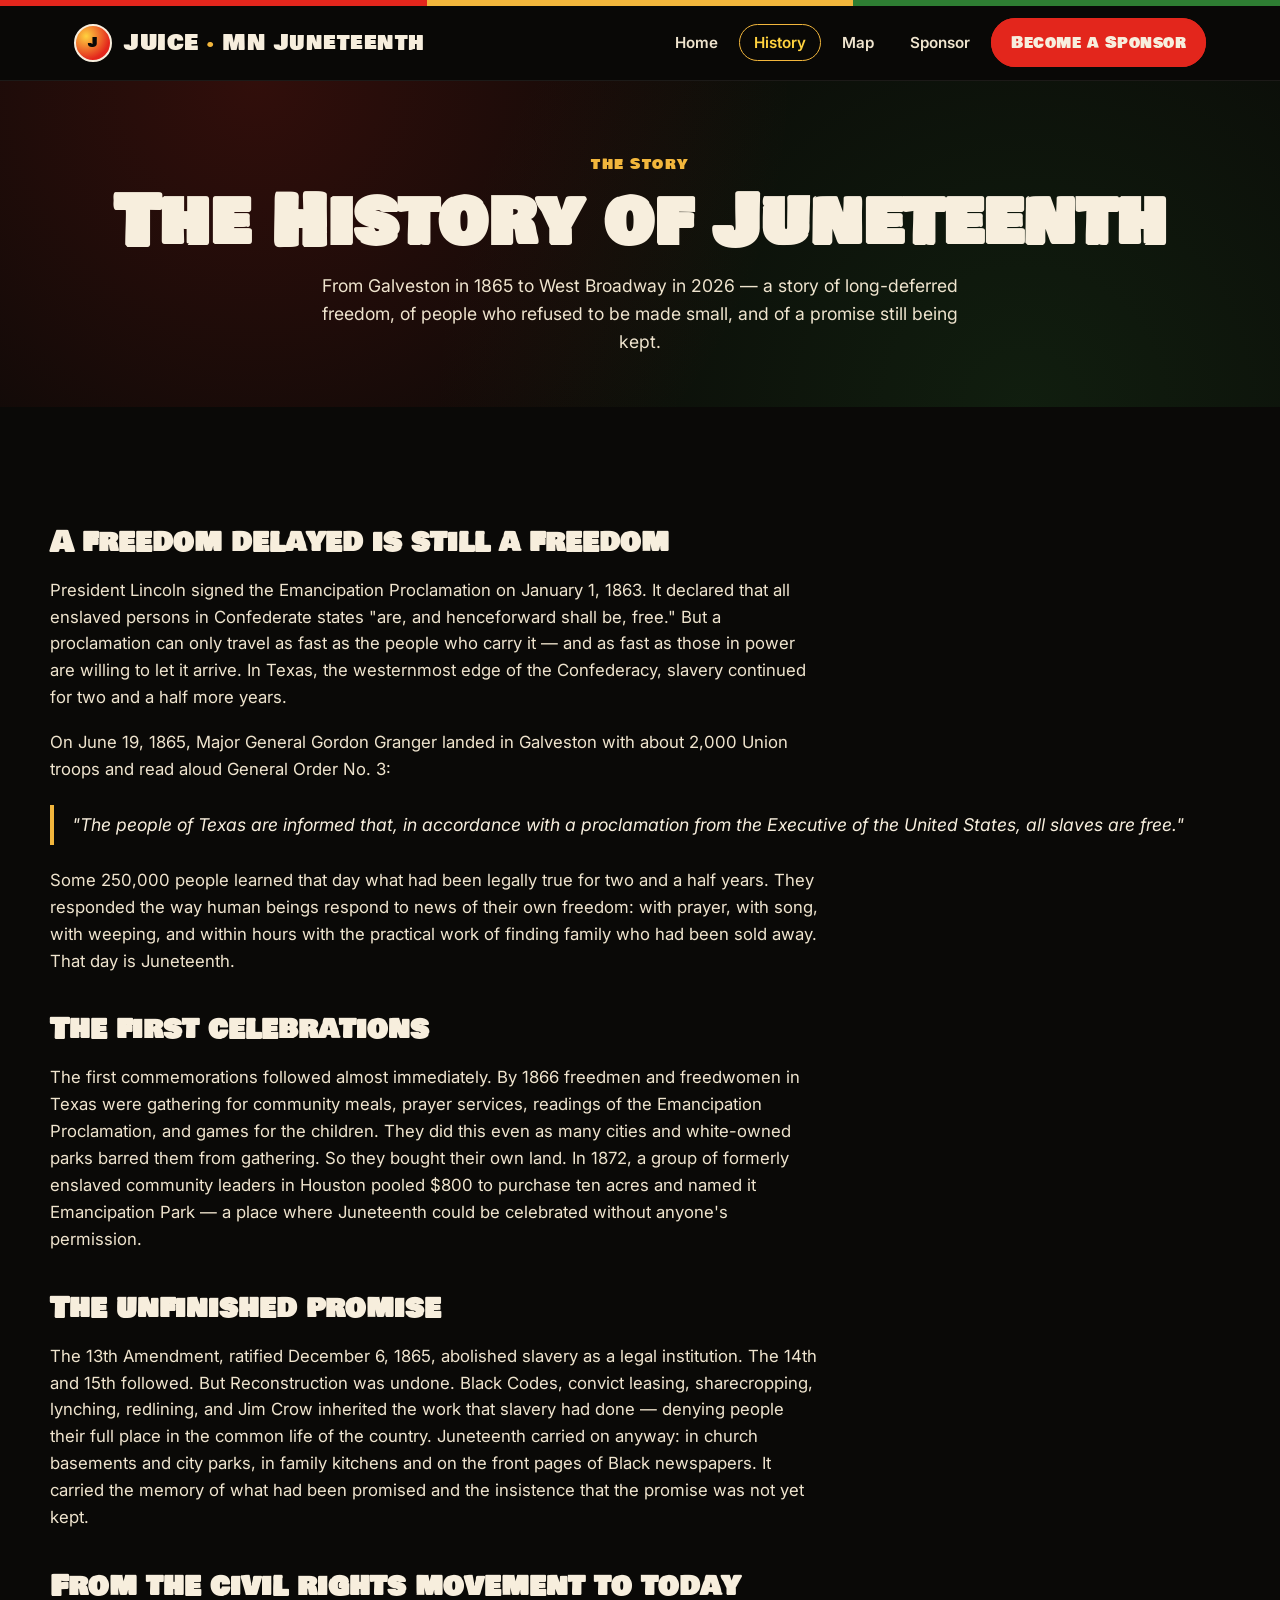
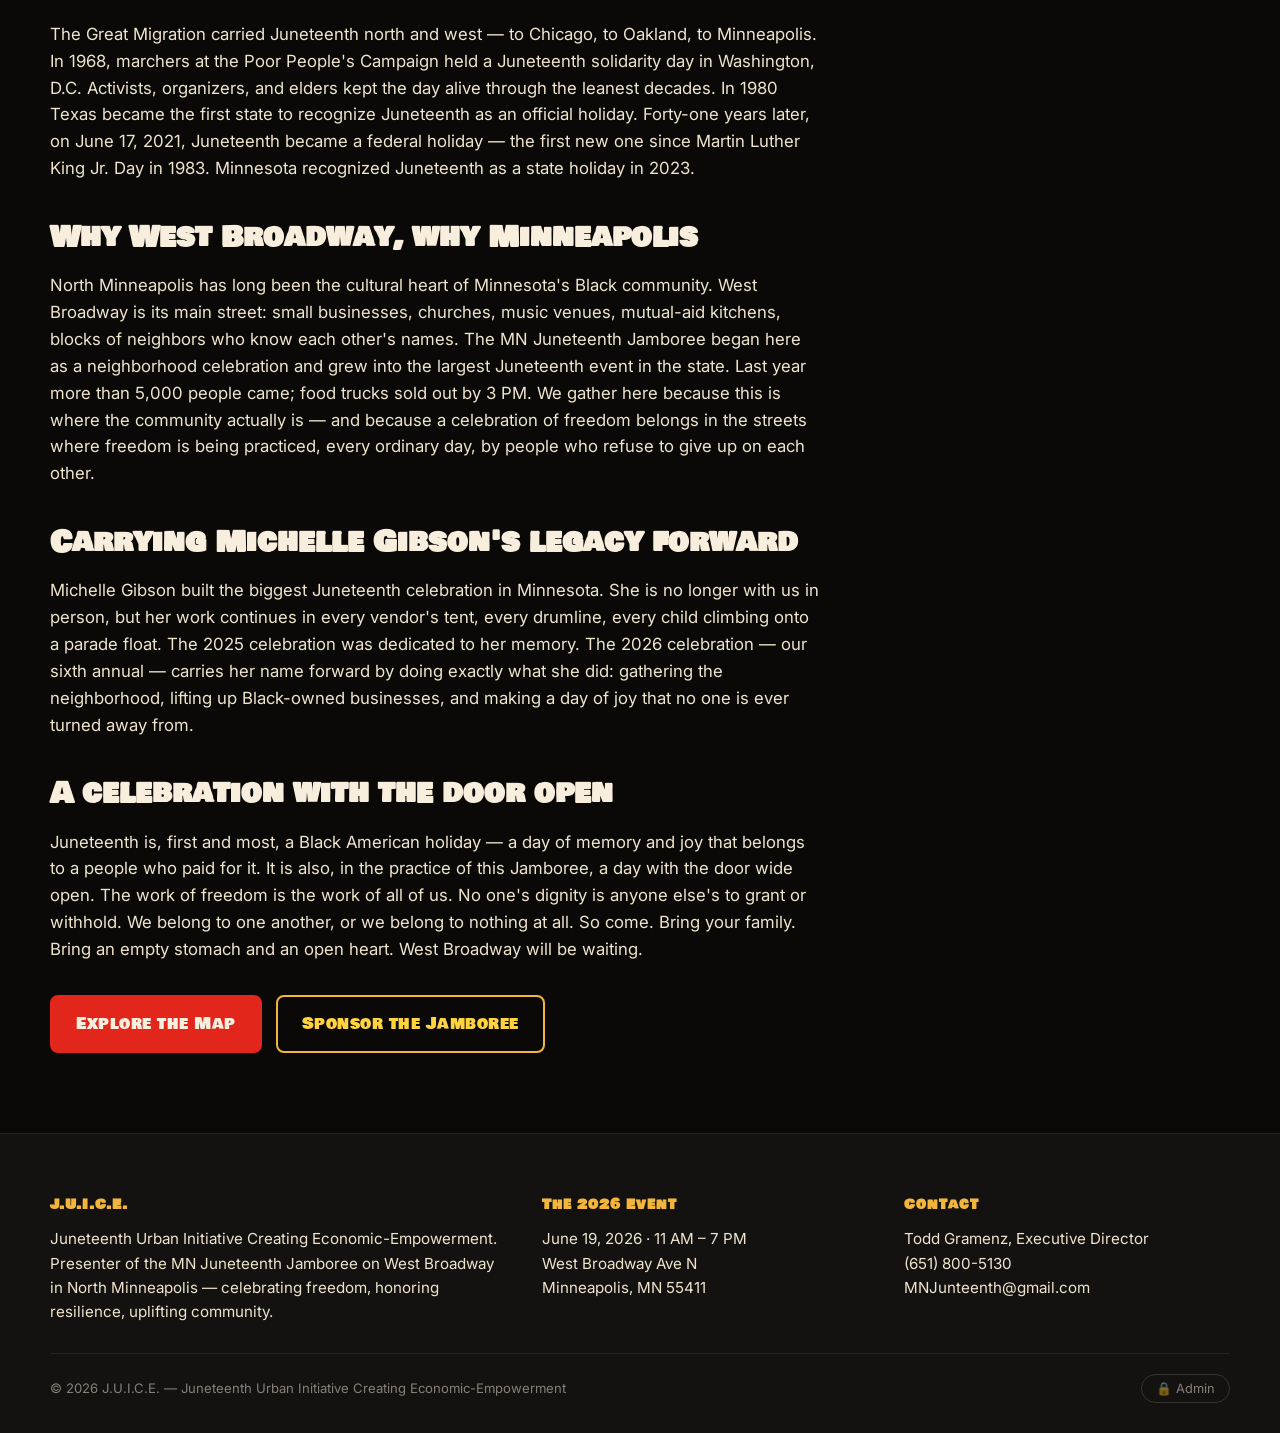
==== history.html @ 10e09179 "Build juicemn.com — MN Juneteenth Jamboree site Static site for J.U.I.C.E. (Juneteenth Urban Initiat" ====
<!doctype html>
<html lang="en">
<head>
  <meta charset="utf-8" />
  <meta name="viewport" content="width=device-width, initial-scale=1" />
  <title>The History of Juneteenth — JUICE MN</title>
  <meta name="description" content="From Galveston in 1865 to West Broadway today — the story of Juneteenth, the people who carried it, and the unfinished promise of freedom." />
  <link rel="preconnect" href="https://fonts.googleapis.com" />
  <link rel="preconnect" href="https://fonts.gstatic.com" crossorigin />
  <link href="https://fonts.googleapis.com/css2?family=Bowlby+One+SC&family=Alfa+Slab+One&family=Inter:wght@400;500;600;700&display=swap" rel="stylesheet" />
  <link rel="stylesheet" href="assets/css/styles.css" />
  <link rel="icon" type="image/svg+xml" href="assets/images/favicon.svg" />
</head>
<body>

<div class="flag-stripe"></div>

<header class="site-header">
  <nav class="nav" aria-label="Primary">
    <a href="index.html" class="brand">
      <span class="badge">J</span>
      <span>JUICE&nbsp;<span style="color:var(--gold)">·</span>&nbsp;MN&nbsp;Juneteenth</span>
    </a>
    <ul>
      <li><a class="navlink" href="index.html">Home</a></li>
      <li><a class="navlink" href="history.html">History</a></li>
      <li><a class="navlink" href="map.html">Map</a></li>
      <li><a class="navlink" href="sponsor.html">Sponsor</a></li>
      <li><a class="donate-cta" href="sponsor.html">Become a Sponsor</a></li>
    </ul>
  </nav>
</header>

<section class="page-hero">
  <div class="eyebrow">THE STORY</div>
  <h1 data-editable="hist.h1">The History of Juneteenth</h1>
  <p data-editable="hist.lede">
    From Galveston in 1865 to West Broadway in 2026 — a story of long-deferred
    freedom, of people who refused to be made small, and of a promise still being
    kept.
  </p>
</section>

<section class="block">
  <div class="block-inner prose">
    <h2 data-editable="hist.h2.opening">A freedom delayed is still a freedom</h2>
    <p data-editable="hist.p1">
      President Lincoln signed the Emancipation Proclamation on January 1, 1863.
      It declared that all enslaved persons in Confederate states "are, and
      henceforward shall be, free." But a proclamation can only travel as fast as
      the people who carry it — and as fast as those in power are willing to let
      it arrive. In Texas, the westernmost edge of the Confederacy, slavery
      continued for two and a half more years.
    </p>
    <p data-editable="hist.p2">
      On June 19, 1865, Major General Gordon Granger landed in Galveston with
      about 2,000 Union troops and read aloud General Order No. 3:
    </p>
    <blockquote data-editable="hist.bq1">
      "The people of Texas are informed that, in accordance with a proclamation
      from the Executive of the United States, all slaves are free."
    </blockquote>
    <p data-editable="hist.p3">
      Some 250,000 people learned that day what had been legally true for two
      and a half years. They responded the way human beings respond to news of
      their own freedom: with prayer, with song, with weeping, and within hours
      with the practical work of finding family who had been sold away.
      That day is Juneteenth.
    </p>

    <h2 data-editable="hist.h2.celebrations">The first celebrations</h2>
    <p data-editable="hist.p4">
      The first commemorations followed almost immediately. By 1866 freedmen and
      freedwomen in Texas were gathering for community meals, prayer services,
      readings of the Emancipation Proclamation, and games for the children.
      They did this even as many cities and white-owned parks barred them from
      gathering. So they bought their own land. In 1872, a group of formerly
      enslaved community leaders in Houston pooled $800 to purchase ten acres
      and named it Emancipation Park — a place where Juneteenth could be
      celebrated without anyone's permission.
    </p>

    <h2 data-editable="hist.h2.unfinished">The unfinished promise</h2>
    <p data-editable="hist.p5">
      The 13th Amendment, ratified December 6, 1865, abolished slavery as a
      legal institution. The 14th and 15th followed. But Reconstruction was
      undone. Black Codes, convict leasing, sharecropping, lynching, redlining,
      and Jim Crow inherited the work that slavery had done — denying people
      their full place in the common life of the country. Juneteenth carried on
      anyway: in church basements and city parks, in family kitchens and on the
      front pages of Black newspapers. It carried the memory of what had been
      promised and the insistence that the promise was not yet kept.
    </p>

    <h2 data-editable="hist.h2.civil">From the civil rights movement to today</h2>
    <p data-editable="hist.p6">
      The Great Migration carried Juneteenth north and west — to Chicago, to
      Oakland, to Minneapolis. In 1968, marchers at the Poor People's Campaign
      held a Juneteenth solidarity day in Washington, D.C. Activists, organizers,
      and elders kept the day alive through the leanest decades. In 1980 Texas
      became the first state to recognize Juneteenth as an official holiday.
      Forty-one years later, on June 17, 2021, Juneteenth became a federal
      holiday — the first new one since Martin Luther King Jr. Day in 1983.
      Minnesota recognized Juneteenth as a state holiday in 2023.
    </p>

    <h2 data-editable="hist.h2.minneapolis">Why West Broadway, why Minneapolis</h2>
    <p data-editable="hist.p7">
      North Minneapolis has long been the cultural heart of Minnesota's Black
      community. West Broadway is its main street: small businesses, churches,
      music venues, mutual-aid kitchens, blocks of neighbors who know each
      other's names. The MN Juneteenth Jamboree began here as a neighborhood
      celebration and grew into the largest Juneteenth event in the state.
      Last year more than 5,000 people came; food trucks sold out by 3 PM. We
      gather here because this is where the community actually is — and because
      a celebration of freedom belongs in the streets where freedom is being
      practiced, every ordinary day, by people who refuse to give up on each other.
    </p>

    <h2 data-editable="hist.h2.michelle">Carrying Michelle Gibson's legacy forward</h2>
    <p data-editable="hist.p8">
      Michelle Gibson built the biggest Juneteenth celebration in Minnesota.
      She is no longer with us in person, but her work continues in every
      vendor's tent, every drumline, every child climbing onto a parade float.
      The 2025 celebration was dedicated to her memory. The 2026 celebration —
      our sixth annual — carries her name forward by doing exactly what she did:
      gathering the neighborhood, lifting up Black-owned businesses, and making
      a day of joy that no one is ever turned away from.
    </p>

    <h2 data-editable="hist.h2.together">A celebration with the door open</h2>
    <p data-editable="hist.p9">
      Juneteenth is, first and most, a Black American holiday — a day of memory
      and joy that belongs to a people who paid for it. It is also, in the
      practice of this Jamboree, a day with the door wide open. The work of
      freedom is the work of all of us. No one's dignity is anyone else's to
      grant or withhold. We belong to one another, or we belong to nothing at all.
      So come. Bring your family. Bring an empty stomach and an open heart.
      West Broadway will be waiting.
    </p>

    <div class="cta-row" style="margin-top:32px;">
      <a class="btn btn-primary" href="map.html">Explore the Map</a>
      <a class="btn btn-secondary" href="sponsor.html">Sponsor the Jamboree</a>
    </div>
  </div>
</section>

<footer class="site-footer">
  <div class="footer-inner">
    <div>
      <h4>J.U.I.C.E.</h4>
      <p data-editable="footer.about">
        Juneteenth Urban Initiative Creating Economic-Empowerment.
        Presenter of the MN Juneteenth Jamboree on West Broadway in North Minneapolis —
        celebrating freedom, honoring resilience, uplifting community.
      </p>
    </div>
    <div>
      <h4>The 2026 Event</h4>
      <p>June 19, 2026 · 11 AM – 7 PM</p>
      <p>West Broadway Ave N</p>
      <p>Minneapolis, MN 55411</p>
    </div>
    <div>
      <h4>Contact</h4>
      <p>Todd Gramenz, Executive Director</p>
      <p><a href="tel:+16518005130">(651) 800-5130</a></p>
      <p><a href="mailto:MNJunteenth@gmail.com">MNJunteenth@gmail.com</a></p>
    </div>
  </div>
  <div class="fine">
    <span>© <span id="year"></span> J.U.I.C.E. — Juneteenth Urban Initiative Creating Economic-Empowerment</span>
    <button class="lock-btn" aria-label="Admin sign in">🔒 Admin</button>
  </div>
</footer>

<div class="admin-overlay" role="dialog" aria-modal="true" aria-label="Admin sign in">
  <div class="admin-modal">
    <h3>Admin sign in</h3>
    <p>Enter the admin password to enable inline editing on this site.</p>
    <input type="password" placeholder="Password" autocomplete="current-password" />
    <div class="row">
      <button class="btn btn-secondary cancel">Cancel</button>
      <button class="btn btn-primary submit">Unlock</button>
    </div>
    <div class="err" role="alert"></div>
  </div>
</div>
<div class="admin-bar" role="status">
  ✏️ Editing on
  <button class="export">Export edits</button>
  <button class="reset">Reset</button>
  <button class="exit">Exit</button>
</div>
<div class="toast" role="status" aria-live="polite"></div>

<script>document.getElementById("year").textContent = new Date().getFullYear();</script>
<script src="assets/js/app.js"></script>
</body>
</html>
---- assets/css/styles.css ----
/* ============================================================
   JUICE — MN Juneteenth Jamboree
   Color scheme + typography drawn directly from the JUICE Flyer.
   Pan-African red / gold / green on deep black.
   ============================================================ */

:root {
  --black: #0a0907;
  --black-soft: #141210;
  --black-card: #1a1714;
  --cream: #f7eedd;
  --cream-soft: #efe4ce;
  --red: #e3261c;
  --red-deep: #a4170f;
  --gold: #f2b63c;
  --gold-bright: #ffd23f;
  --green: #2e7d32;
  --green-deep: #1b5e20;
  --orange: #f07028;

  --font-display: "Bowlby One SC", "Alfa Slab One", Impact, sans-serif;
  --font-slab: "Alfa Slab One", "Bowlby One SC", serif;
  --font-body: "Inter", -apple-system, BlinkMacSystemFont, "Segoe UI", sans-serif;

  --max: 1180px;
  --radius: 14px;
}

* { box-sizing: border-box; margin: 0; padding: 0; }

html { scroll-behavior: smooth; }

body {
  font-family: var(--font-body);
  background: var(--black);
  color: var(--cream);
  line-height: 1.6;
  -webkit-font-smoothing: antialiased;
  overflow-x: hidden;
}

img { max-width: 100%; display: block; }

a { color: var(--gold-bright); text-decoration: none; }
a:hover { color: var(--cream); }

/* ----- Pan-African flag stripe used as accent ----- */
.flag-stripe {
  height: 6px;
  background:
    linear-gradient(to right,
      var(--red) 0 33.33%,
      var(--gold) 33.33% 66.66%,
      var(--green) 66.66% 100%);
}

/* ----- Header / nav ----- */
.site-header {
  position: sticky;
  top: 0;
  z-index: 50;
  background: rgba(10,9,7,0.92);
  backdrop-filter: blur(8px);
  border-bottom: 1px solid rgba(247,238,221,0.08);
}
.nav {
  max-width: var(--max);
  margin: 0 auto;
  padding: 18px 24px;
  display: flex;
  align-items: center;
  justify-content: space-between;
  gap: 24px;
}
.brand {
  display: flex; align-items: center; gap: 12px;
  font-family: var(--font-display);
  letter-spacing: 0.5px;
  font-size: 1.4rem;
  color: var(--cream);
}
.brand .badge {
  width: 38px; height: 38px;
  border-radius: 50%;
  background: radial-gradient(circle at 30% 30%, var(--gold-bright), var(--red) 70%);
  display: grid; place-items: center;
  color: var(--black);
  font-family: var(--font-display);
  font-size: 0.9rem;
  border: 2px solid var(--cream);
}
.nav ul {
  list-style: none;
  display: flex; gap: 6px;
  flex-wrap: wrap;
}
.nav a.navlink {
  padding: 8px 14px;
  border-radius: 999px;
  font-weight: 600;
  font-size: 0.95rem;
  color: var(--cream-soft);
  border: 1px solid transparent;
}
.nav a.navlink:hover, .nav a.navlink.active {
  border-color: var(--gold);
  color: var(--gold-bright);
}
.nav .donate-cta {
  background: var(--red);
  color: var(--cream);
  padding: 10px 18px;
  border-radius: 999px;
  font-family: var(--font-display);
  letter-spacing: 0.5px;
  border: 2px solid var(--red);
}
.nav .donate-cta:hover {
  background: var(--gold);
  border-color: var(--gold);
  color: var(--black);
}

/* ----- Hero (homepage) ----- */
.hero {
  position: relative;
  background: var(--black);
  padding: 60px 24px 40px;
  overflow: hidden;
}
.hero::before {
  content: "";
  position: absolute; inset: 0;
  background:
    radial-gradient(circle at 80% 20%, rgba(242,182,60,0.18), transparent 50%),
    radial-gradient(circle at 10% 80%, rgba(227,38,28,0.18), transparent 55%),
    radial-gradient(circle at 50% 100%, rgba(46,125,50,0.18), transparent 60%);
  pointer-events: none;
}
.hero-grid {
  position: relative;
  max-width: var(--max);
  margin: 0 auto;
  display: grid;
  grid-template-columns: 1.05fr 0.95fr;
  gap: 48px;
  align-items: center;
}
@media (max-width: 880px) {
  .hero-grid { grid-template-columns: 1fr; }
}

.hero-portrait {
  position: relative;
  border-radius: var(--radius);
  overflow: hidden;
  box-shadow: 0 30px 80px rgba(0,0,0,0.5), 0 0 0 1px rgba(247,238,221,0.08);
}
.hero-portrait img { width: 100%; height: auto; }
.hero-portrait::after {
  content: "";
  position: absolute; left: 0; right: 0; bottom: 0; height: 8px;
  background:
    linear-gradient(to right,
      var(--red) 0 33.33%, var(--gold) 33.33% 66.66%, var(--green) 66.66% 100%);
}

.hero-copy .eyebrow {
  display: inline-block;
  font-family: var(--font-display);
  background: var(--red);
  color: var(--cream);
  padding: 6px 14px;
  border-radius: 4px;
  letter-spacing: 1.5px;
  font-size: 0.78rem;
  margin-bottom: 18px;
}
.hero-copy h1 {
  font-family: var(--font-display);
  font-size: clamp(2.6rem, 6.5vw, 5.2rem);
  line-height: 0.95;
  letter-spacing: -0.5px;
  margin-bottom: 18px;
  color: var(--cream);
}
.hero-copy h1 .red { color: var(--red); }
.hero-copy h1 .gold { color: var(--gold-bright); }
.hero-copy h1 .green { color: #4caf50; }
.hero-copy .lede {
  font-size: 1.18rem;
  color: var(--cream-soft);
  margin-bottom: 26px;
  max-width: 50ch;
}

.event-tile {
  background: var(--black-card);
  border: 1px solid rgba(242,182,60,0.25);
  border-radius: var(--radius);
  padding: 22px 24px;
  margin-bottom: 26px;
  display: grid;
  grid-template-columns: auto 1fr;
  gap: 8px 22px;
  font-family: var(--font-body);
}
.event-tile dt {
  font-family: var(--font-display);
  color: var(--gold);
  letter-spacing: 1px;
  font-size: 0.78rem;
  align-self: center;
}
.event-tile dd { color: var(--cream); font-weight: 600; }

.cta-row { display: flex; gap: 14px; flex-wrap: wrap; }
.btn {
  display: inline-block;
  font-family: var(--font-display);
  letter-spacing: 0.5px;
  padding: 14px 24px;
  border-radius: 8px;
  border: 2px solid transparent;
  cursor: pointer;
  font-size: 1rem;
  transition: transform .15s ease, background .15s ease, color .15s ease;
}
.btn:hover { transform: translateY(-2px); }
.btn-primary { background: var(--red); color: var(--cream); border-color: var(--red); }
.btn-primary:hover { background: var(--gold); color: var(--black); border-color: var(--gold); }
.btn-secondary { background: transparent; color: var(--gold-bright); border-color: var(--gold); }
.btn-secondary:hover { background: var(--gold); color: var(--black); }
.btn-green { background: var(--green); color: var(--cream); border-color: var(--green); }
.btn-green:hover { background: var(--gold); color: var(--black); border-color: var(--gold); }

/* ----- Marquee of features ----- */
.feature-strip {
  background: var(--black-soft);
  padding: 40px 24px;
  border-top: 1px solid rgba(247,238,221,0.06);
  border-bottom: 1px solid rgba(247,238,221,0.06);
}
.feature-grid {
  max-width: var(--max);
  margin: 0 auto;
  display: grid;
  grid-template-columns: repeat(auto-fit, minmax(160px, 1fr));
  gap: 18px;
  text-align: center;
}
.feature-grid .feat {
  font-family: var(--font-display);
  font-size: 1.25rem;
  letter-spacing: 0.5px;
  padding: 14px 10px;
  border-radius: 10px;
  border: 1px solid rgba(247,238,221,0.1);
}
.feat.red { color: var(--red); }
.feat.gold { color: var(--gold-bright); }
.feat.green { color: #4caf50; }
.feat.cream { color: var(--cream); }

/* ----- Generic section ----- */
section.block {
  padding: 80px 24px;
}
section.block.alt { background: var(--black-soft); }
.block-inner {
  max-width: var(--max);
  margin: 0 auto;
}
.section-title {
  font-family: var(--font-display);
  font-size: clamp(1.9rem, 4vw, 3rem);
  line-height: 1;
  margin-bottom: 12px;
  color: var(--cream);
}
.section-title .accent { color: var(--red); }
.section-kicker {
  font-family: var(--font-display);
  letter-spacing: 1.5px;
  font-size: 0.8rem;
  color: var(--gold);
  margin-bottom: 8px;
  text-transform: uppercase;
}
.section-lede {
  color: var(--cream-soft);
  font-size: 1.1rem;
  max-width: 70ch;
  margin-bottom: 36px;
}

/* ----- Mission / pillars ----- */
.pillars {
  display: grid;
  grid-template-columns: repeat(auto-fit, minmax(240px, 1fr));
  gap: 22px;
}
.pillar {
  background: var(--black-card);
  border-radius: var(--radius);
  padding: 26px 24px;
  border-top: 4px solid var(--gold);
}
.pillar:nth-child(3n+1) { border-top-color: var(--red); }
.pillar:nth-child(3n+2) { border-top-color: var(--gold); }
.pillar:nth-child(3n+3) { border-top-color: var(--green); }
.pillar h3 {
  font-family: var(--font-display);
  font-size: 1.3rem;
  margin-bottom: 10px;
  color: var(--cream);
}
.pillar p { color: var(--cream-soft); font-size: 0.98rem; }

/* ----- Legacy / Michelle Gibson tribute ----- */
.tribute {
  background: linear-gradient(135deg, var(--black) 0%, var(--black-card) 100%);
  border: 1px solid rgba(242,182,60,0.3);
  border-radius: var(--radius);
  padding: 40px 36px;
  display: grid;
  grid-template-columns: 90px 1fr;
  gap: 28px;
  align-items: center;
}
@media (max-width: 600px) { .tribute { grid-template-columns: 1fr; text-align: center; } }
.tribute .candle {
  width: 90px; height: 90px;
  border-radius: 50%;
  background: radial-gradient(circle at 50% 35%, var(--gold-bright), var(--red) 65%, var(--red-deep));
  display: grid; place-items: center;
  font-family: var(--font-display);
  font-size: 2rem; color: var(--black);
  box-shadow: 0 0 40px rgba(242,182,60,0.4);
}
.tribute h3 {
  font-family: var(--font-display);
  color: var(--gold-bright);
  font-size: 1.5rem;
  margin-bottom: 6px;
}
.tribute p { color: var(--cream-soft); }

/* ----- Sponsor tier cards ----- */
.tiers {
  display: grid;
  grid-template-columns: repeat(auto-fit, minmax(240px, 1fr));
  gap: 20px;
}
.tier {
  background: var(--black-card);
  border-radius: var(--radius);
  padding: 28px 24px;
  position: relative;
  display: flex;
  flex-direction: column;
  border: 1px solid rgba(247,238,221,0.06);
  transition: transform .2s ease, border-color .2s ease;
}
.tier:hover { transform: translateY(-4px); border-color: var(--gold); }
.tier .tier-name {
  font-family: var(--font-display);
  font-size: 1.25rem;
  margin-bottom: 4px;
}
.tier .tier-price {
  font-family: var(--font-display);
  font-size: 2rem;
  margin-bottom: 16px;
}
.tier .tier-tagline {
  color: var(--cream-soft);
  font-style: italic;
  margin-bottom: 16px;
  font-size: 0.95rem;
}
.tier .tier-perks {
  color: var(--cream-soft);
  font-size: 0.92rem;
  margin-bottom: 22px;
  line-height: 1.55;
}
.tier .btn { margin-top: auto; text-align: center; width: 100%; }

.tier.presenting { border: 2px solid var(--gold-bright); }
.tier.presenting .tier-name, .tier.presenting .tier-price { color: var(--gold-bright); }
.tier.freedom .tier-name, .tier.freedom .tier-price { color: #5fcae0; }
.tier.legacy .tier-name, .tier.legacy .tier-price { color: var(--gold); }
.tier.community .tier-name, .tier.community .tier-price { color: var(--cream); }
.tier.ally .tier-name, .tier.ally .tier-price { color: var(--gold-bright); }

/* ----- History timeline ----- */
.timeline {
  position: relative;
  padding-left: 44px;
  margin-top: 32px;
}
.timeline::before {
  content: "";
  position: absolute;
  left: 14px; top: 8px; bottom: 8px;
  width: 4px;
  background: linear-gradient(to bottom,
    var(--red), var(--gold), var(--green));
  border-radius: 2px;
}
.tl-event {
  position: relative;
  padding: 16px 0 28px 16px;
}
.tl-event::before {
  content: "";
  position: absolute;
  left: -36px; top: 24px;
  width: 18px; height: 18px;
  border-radius: 50%;
  background: var(--gold);
  border: 4px solid var(--black);
  box-shadow: 0 0 0 2px var(--gold);
}
.tl-event time {
  font-family: var(--font-display);
  color: var(--gold-bright);
  font-size: 1.1rem;
  letter-spacing: 0.5px;
}
.tl-event h3 {
  font-family: var(--font-display);
  color: var(--cream);
  font-size: 1.4rem;
  margin: 4px 0 8px;
}
.tl-event p { color: var(--cream-soft); max-width: 65ch; }

/* ----- Map page ----- */
.map-shell {
  display: grid;
  grid-template-columns: 360px 1fr;
  height: calc(100vh - 84px);
  min-height: 600px;
}
@media (max-width: 880px) {
  .map-shell { grid-template-columns: 1fr; height: auto; }
  .map-sidebar { max-height: 50vh; }
  #map { height: 60vh; }
}
.map-sidebar {
  background: var(--black-soft);
  border-right: 1px solid rgba(247,238,221,0.08);
  overflow-y: auto;
  padding: 24px;
}
.map-sidebar h2 {
  font-family: var(--font-display);
  font-size: 1.6rem;
  color: var(--cream);
  margin-bottom: 6px;
}
.map-sidebar .hint { color: var(--cream-soft); font-size: 0.92rem; margin-bottom: 18px; }
.stop-list { list-style: none; }
.stop {
  padding: 14px 14px;
  border-radius: 10px;
  margin-bottom: 8px;
  cursor: pointer;
  border-left: 4px solid transparent;
  transition: background .15s ease, border-color .15s ease;
}
.stop:hover, .stop.active { background: rgba(242,182,60,0.08); border-left-color: var(--gold); }
.stop time {
  font-family: var(--font-display);
  font-size: 0.85rem;
  color: var(--gold-bright);
  letter-spacing: 0.5px;
}
.stop h4 {
  font-family: var(--font-display);
  font-size: 1rem;
  color: var(--cream);
  margin: 4px 0 4px;
}
.stop p { color: var(--cream-soft); font-size: 0.88rem; }
#map { width: 100%; height: 100%; background: #1a1714; }

/* Leaflet popup overrides */
.leaflet-popup-content-wrapper {
  background: var(--black-card);
  color: var(--cream);
  border-radius: 12px;
  border: 1px solid rgba(242,182,60,0.4);
}
.leaflet-popup-tip { background: var(--black-card); }
.leaflet-popup-content {
  margin: 14px 16px;
  font-family: var(--font-body);
  line-height: 1.5;
}
.leaflet-popup-content time {
  font-family: var(--font-display);
  color: var(--gold-bright);
  font-size: 0.85rem;
  letter-spacing: 0.5px;
}
.leaflet-popup-content h4 {
  font-family: var(--font-display);
  color: var(--cream);
  font-size: 1.05rem;
  margin: 4px 0 6px;
}
.leaflet-popup-content p { color: var(--cream-soft); font-size: 0.9rem; }
.leaflet-popup-close-button { color: var(--cream-soft) !important; }
.leaflet-control-attribution {
  background: rgba(10,9,7,0.8) !important;
  color: var(--cream-soft) !important;
}
.leaflet-control-attribution a { color: var(--gold) !important; }

/* ----- Footer ----- */
.site-footer {
  background: var(--black-soft);
  padding: 60px 24px 30px;
  border-top: 1px solid rgba(247,238,221,0.08);
}
.footer-inner {
  max-width: var(--max);
  margin: 0 auto;
  display: grid;
  grid-template-columns: 1.4fr 1fr 1fr;
  gap: 36px;
}
@media (max-width: 720px) { .footer-inner { grid-template-columns: 1fr; } }
.site-footer h4 {
  font-family: var(--font-display);
  color: var(--gold);
  letter-spacing: 1px;
  font-size: 0.85rem;
  margin-bottom: 12px;
}
.site-footer p, .site-footer a { color: var(--cream-soft); font-size: 0.95rem; }
.site-footer ul { list-style: none; }
.site-footer li { margin-bottom: 6px; }
.fine {
  max-width: var(--max);
  margin: 28px auto 0;
  border-top: 1px solid rgba(247,238,221,0.08);
  padding-top: 20px;
  font-size: 0.82rem;
  color: rgba(247,238,221,0.5);
  display: flex;
  justify-content: space-between;
  align-items: center;
  flex-wrap: wrap;
  gap: 12px;
}
.lock-btn {
  background: transparent;
  color: rgba(247,238,221,0.5);
  border: 1px solid rgba(247,238,221,0.15);
  border-radius: 999px;
  padding: 6px 14px;
  font-size: 0.8rem;
  cursor: pointer;
  display: inline-flex;
  align-items: center;
  gap: 8px;
  font-family: var(--font-body);
}
.lock-btn:hover { color: var(--gold); border-color: var(--gold); }

/* ----- Admin overlay ----- */
.admin-overlay {
  position: fixed;
  inset: 0;
  background: rgba(0,0,0,0.7);
  display: none;
  align-items: center;
  justify-content: center;
  z-index: 100;
  padding: 24px;
}
.admin-overlay.open { display: flex; }
.admin-modal {
  background: var(--black-card);
  border: 1px solid rgba(242,182,60,0.3);
  border-radius: var(--radius);
  padding: 28px;
  max-width: 420px;
  width: 100%;
}
.admin-modal h3 {
  font-family: var(--font-display);
  color: var(--gold-bright);
  margin-bottom: 8px;
}
.admin-modal p { color: var(--cream-soft); font-size: 0.92rem; margin-bottom: 18px; }
.admin-modal input {
  width: 100%;
  padding: 12px 14px;
  border-radius: 8px;
  border: 1px solid rgba(247,238,221,0.2);
  background: var(--black);
  color: var(--cream);
  font-family: var(--font-body);
  font-size: 1rem;
  margin-bottom: 14px;
}
.admin-modal input:focus { outline: 2px solid var(--gold); }
.admin-modal .row { display: flex; gap: 10px; }
.admin-modal .row .btn { flex: 1; padding: 10px 14px; font-size: 0.9rem; }
.admin-modal .err { color: var(--red); font-size: 0.88rem; margin-top: 8px; min-height: 1.2em; }

/* contenteditable visual cue */
[data-editable] { transition: outline .15s ease, background .15s ease; }
body.admin-mode [data-editable] {
  outline: 2px dashed rgba(242,182,60,0.5);
  outline-offset: 4px;
  background: rgba(242,182,60,0.04);
  cursor: text;
}
body.admin-mode [data-editable]:focus {
  outline: 2px solid var(--gold-bright);
  background: rgba(242,182,60,0.1);
}
.admin-bar {
  position: fixed;
  bottom: 24px; left: 50%;
  transform: translateX(-50%);
  background: var(--gold);
  color: var(--black);
  padding: 10px 18px;
  border-radius: 999px;
  font-family: var(--font-display);
  letter-spacing: 0.5px;
  z-index: 90;
  display: none;
  box-shadow: 0 12px 30px rgba(0,0,0,0.5);
  align-items: center;
  gap: 12px;
}
body.admin-mode .admin-bar { display: inline-flex; }
.admin-bar button {
  background: var(--black);
  color: var(--gold-bright);
  border: none;
  padding: 6px 12px;
  border-radius: 999px;
  font-family: var(--font-body);
  font-size: 0.82rem;
  cursor: pointer;
}
.admin-bar button:hover { background: var(--red); color: var(--cream); }

/* ----- Sponsor checkout modal ----- */
.checkout-modal {
  position: fixed; inset: 0;
  background: rgba(0,0,0,0.75);
  display: none;
  align-items: center; justify-content: center;
  z-index: 100;
  padding: 24px;
}
.checkout-modal.open { display: flex; }
.checkout-card {
  background: var(--black-card);
  border: 1px solid rgba(242,182,60,0.3);
  border-radius: var(--radius);
  padding: 30px;
  max-width: 480px;
  width: 100%;
}
.checkout-card h3 {
  font-family: var(--font-display);
  color: var(--gold-bright);
  font-size: 1.5rem;
  margin-bottom: 6px;
}
.checkout-card .price { font-family: var(--font-display); color: var(--cream); font-size: 1.8rem; margin-bottom: 14px; }
.checkout-card label { display: block; font-size: 0.85rem; color: var(--cream-soft); margin: 12px 0 4px; }
.checkout-card input, .checkout-card textarea {
  width: 100%;
  padding: 11px 13px;
  border-radius: 8px;
  border: 1px solid rgba(247,238,221,0.18);
  background: var(--black);
  color: var(--cream);
  font-family: var(--font-body);
  font-size: 0.95rem;
}
.checkout-card .row { display: flex; gap: 10px; margin-top: 18px; }
.checkout-card .row .btn { flex: 1; padding: 12px 14px; font-size: 0.95rem; }
.checkout-card .stub-note {
  background: rgba(242,182,60,0.08);
  border: 1px dashed rgba(242,182,60,0.4);
  padding: 10px 12px;
  border-radius: 8px;
  color: var(--cream-soft);
  font-size: 0.82rem;
  margin-top: 16px;
}

/* ----- Toast ----- */
.toast {
  position: fixed;
  bottom: 88px; left: 50%;
  transform: translateX(-50%) translateY(20px);
  background: var(--green);
  color: var(--cream);
  padding: 12px 22px;
  border-radius: 999px;
  font-family: var(--font-display);
  letter-spacing: 0.5px;
  opacity: 0;
  transition: opacity .25s ease, transform .25s ease;
  z-index: 200;
  pointer-events: none;
}
.toast.show { opacity: 1; transform: translateX(-50%) translateY(0); }

/* ----- Page hero (interior pages) ----- */
.page-hero {
  padding: 70px 24px 50px;
  background:
    radial-gradient(circle at 20% 0%, rgba(227,38,28,0.18), transparent 50%),
    radial-gradient(circle at 80% 100%, rgba(46,125,50,0.18), transparent 55%),
    var(--black);
  text-align: center;
}
.page-hero .eyebrow {
  display: inline-block;
  font-family: var(--font-display);
  letter-spacing: 1.5px;
  color: var(--gold);
  font-size: 0.85rem;
  margin-bottom: 12px;
}
.page-hero h1 {
  font-family: var(--font-display);
  font-size: clamp(2.4rem, 5.5vw, 4.4rem);
  line-height: 1;
  color: var(--cream);
  margin-bottom: 14px;
}
.page-hero p { color: var(--cream-soft); max-width: 60ch; margin: 0 auto; font-size: 1.1rem; }

/* prose */
.prose p { margin-bottom: 18px; color: var(--cream-soft); font-size: 1.05rem; max-width: 70ch; }
.prose h2 {
  font-family: var(--font-display);
  color: var(--cream);
  font-size: 1.8rem;
  margin: 32px 0 12px;
}
.prose blockquote {
  border-left: 4px solid var(--gold);
  padding: 6px 18px;
  margin: 22px 0;
  color: var(--cream);
  font-style: italic;
  font-size: 1.1rem;
}
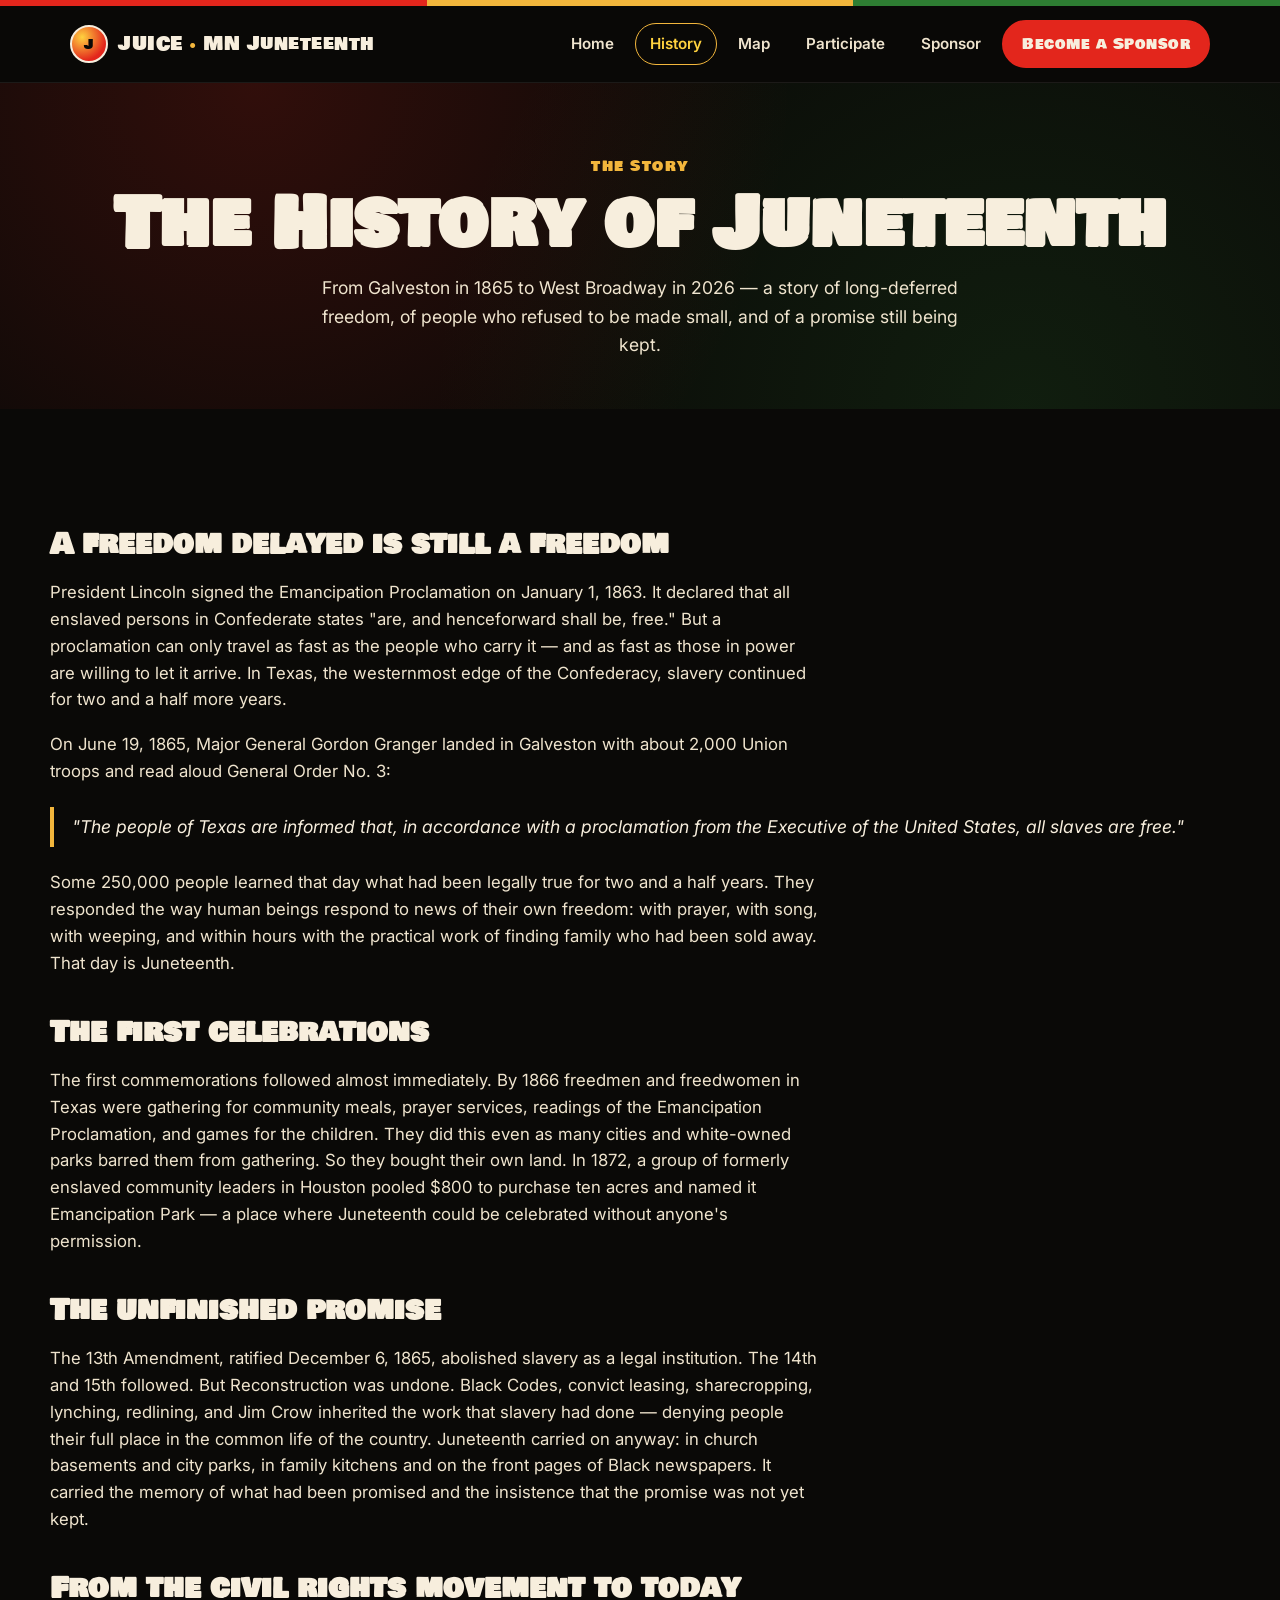
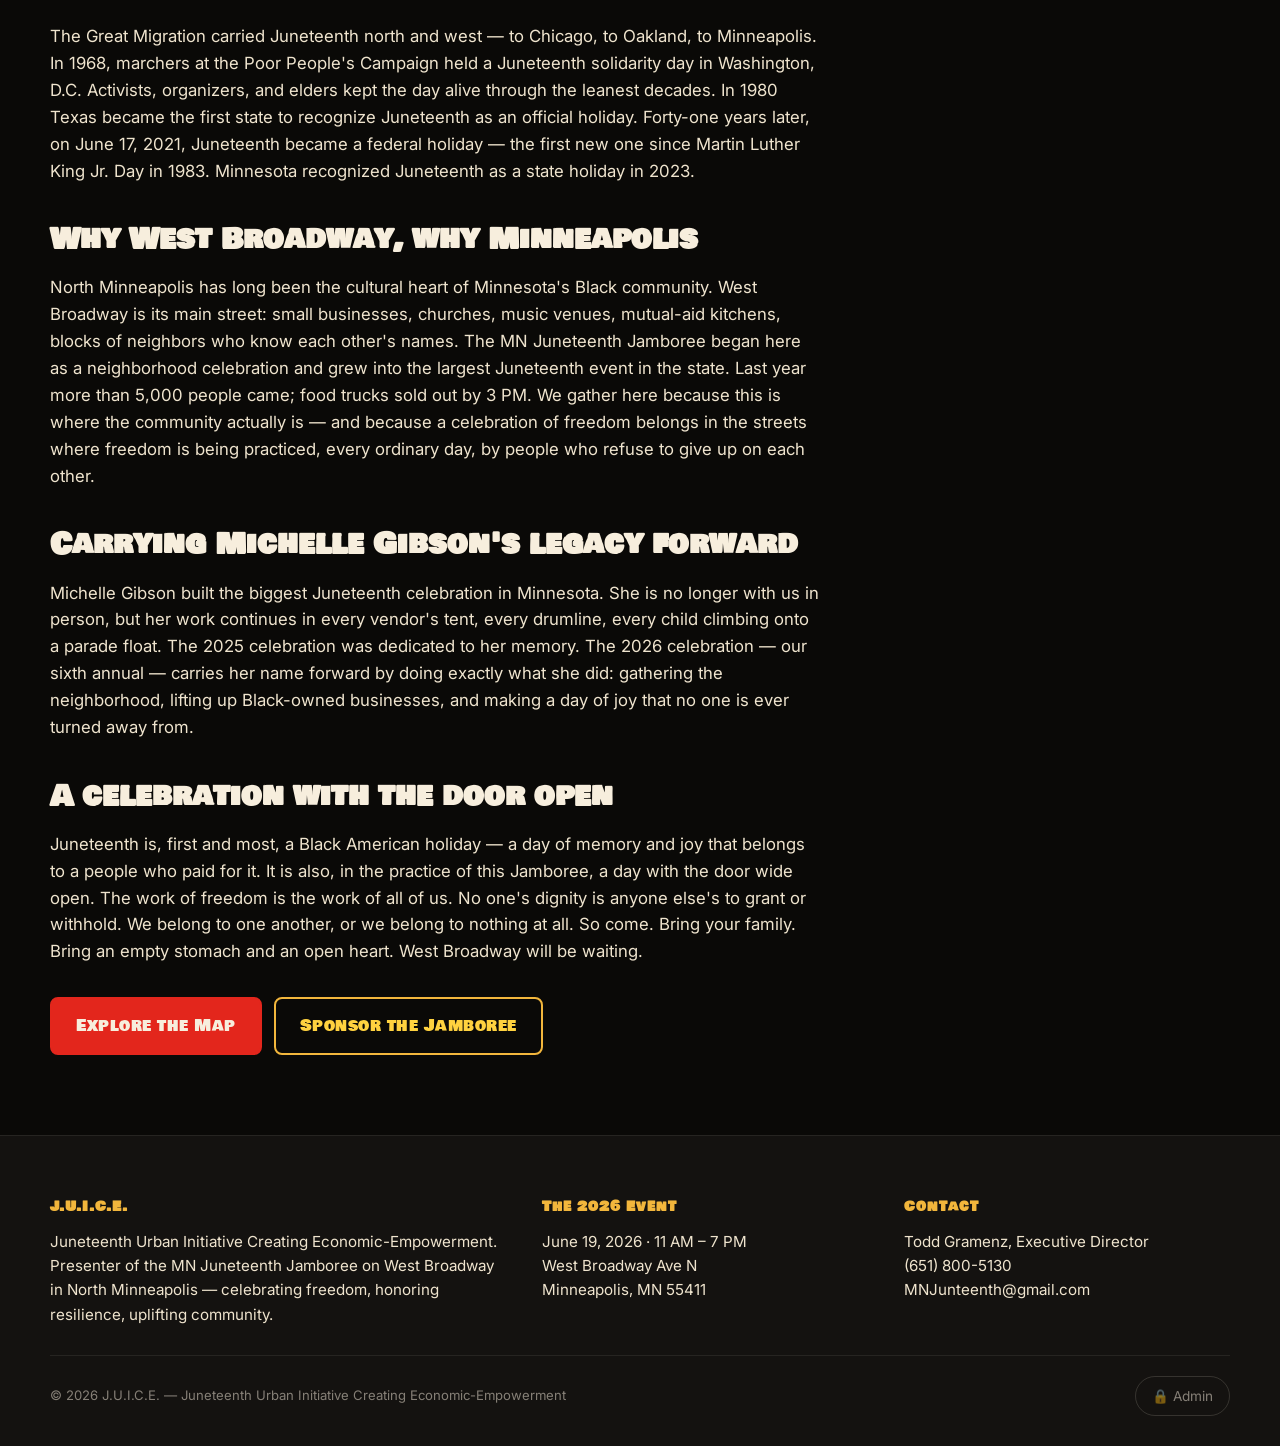
==== commit 5462e92c: "Add Participate page for non-paying entries New page /participate.html for people who want to contri" ====
--- a/history.html
+++ b/history.html
@@ -25,6 +25,7 @@
       <li><a class="navlink" href="index.html">Home</a></li>
       <li><a class="navlink" href="history.html">History</a></li>
       <li><a class="navlink" href="map.html">Map</a></li>
+      <li><a class="navlink" href="participate.html">Participate</a></li>
       <li><a class="navlink" href="sponsor.html">Sponsor</a></li>
       <li><a class="donate-cta" href="sponsor.html">Become a Sponsor</a></li>
     </ul>
--- a/assets/css/styles.css
+++ b/assets/css/styles.css
@@ -59,25 +59,28 @@
   position: sticky;
   top: 0;
   z-index: 50;
-  background: rgba(10,9,7,0.92);
+  background: rgba(10,9,7,0.94);
   backdrop-filter: blur(8px);
+  -webkit-backdrop-filter: blur(8px);
   border-bottom: 1px solid rgba(247,238,221,0.08);
 }
 .nav {
+  position: relative;
   max-width: var(--max);
   margin: 0 auto;
-  padding: 18px 24px;
+  padding: 14px 20px;
   display: flex;
   align-items: center;
   justify-content: space-between;
-  gap: 24px;
+  gap: 16px;
 }
 .brand {
-  display: flex; align-items: center; gap: 12px;
+  display: flex; align-items: center; gap: 10px;
   font-family: var(--font-display);
   letter-spacing: 0.5px;
-  font-size: 1.4rem;
-  color: var(--cream);
+  font-size: 1.2rem;
+  color: var(--cream);
+  flex-shrink: 0;
 }
 .brand .badge {
   width: 38px; height: 38px;
@@ -92,9 +95,12 @@
 .nav ul {
   list-style: none;
   display: flex; gap: 6px;
-  flex-wrap: wrap;
+  align-items: center;
+  flex-wrap: nowrap;
 }
 .nav a.navlink {
+  display: inline-flex; align-items: center;
+  min-height: 40px;
   padding: 8px 14px;
   border-radius: 999px;
   font-weight: 600;
@@ -107,6 +113,8 @@
   color: var(--gold-bright);
 }
 .nav .donate-cta {
+  display: inline-flex; align-items: center;
+  min-height: 40px;
   background: var(--red);
   color: var(--cream);
   padding: 10px 18px;
@@ -114,6 +122,7 @@
   font-family: var(--font-display);
   letter-spacing: 0.5px;
   border: 2px solid var(--red);
+  font-size: 0.95rem;
 }
 .nav .donate-cta:hover {
   background: var(--gold);
@@ -121,13 +130,68 @@
   color: var(--black);
 }
 
+/* Hamburger (injected by app.js on mobile) */
+.nav-toggle {
+  display: none;
+  width: 44px; height: 44px;
+  border-radius: 10px;
+  border: 1px solid rgba(247,238,221,0.18);
+  background: transparent;
+  color: var(--cream);
+  cursor: pointer;
+  align-items: center;
+  justify-content: center;
+  padding: 0;
+}
+.nav-toggle:hover { border-color: var(--gold); color: var(--gold); }
+.nav-toggle svg { width: 22px; height: 22px; }
+.nav-toggle .icon-x { display: none; }
+.nav.open .nav-toggle .icon-menu { display: none; }
+.nav.open .nav-toggle .icon-x { display: block; }
+
+@media (max-width: 760px) {
+  .nav { padding: 12px 16px; }
+  .brand { font-size: 1.05rem; }
+  .brand .badge { width: 34px; height: 34px; }
+  .nav-toggle { display: inline-flex; }
+  .nav ul {
+    position: absolute;
+    top: 100%; left: 0; right: 0;
+    flex-direction: column;
+    gap: 0;
+    background: rgba(10,9,7,0.98);
+    border-bottom: 1px solid rgba(247,238,221,0.08);
+    padding: 8px 16px 16px;
+    transform: translateY(-12px);
+    opacity: 0;
+    pointer-events: none;
+    transition: opacity .18s ease, transform .18s ease;
+    box-shadow: 0 20px 40px rgba(0,0,0,0.5);
+  }
+  .nav.open ul {
+    opacity: 1;
+    transform: translateY(0);
+    pointer-events: auto;
+  }
+  .nav ul li { width: 100%; }
+  .nav a.navlink, .nav .donate-cta {
+    width: 100%;
+    justify-content: center;
+    min-height: 48px;
+    border-radius: 10px;
+    margin-top: 6px;
+    font-size: 1rem;
+  }
+}
+
 /* ----- Hero (homepage) ----- */
 .hero {
   position: relative;
   background: var(--black);
-  padding: 60px 24px 40px;
+  padding: 56px 22px 40px;
   overflow: hidden;
 }
+@media (max-width: 600px) { .hero { padding: 32px 18px 28px; } }
 .hero::before {
   content: "";
   position: absolute; inset: 0;
@@ -198,11 +262,11 @@
   background: var(--black-card);
   border: 1px solid rgba(242,182,60,0.25);
   border-radius: var(--radius);
-  padding: 22px 24px;
-  margin-bottom: 26px;
+  padding: 20px 22px;
+  margin-bottom: 24px;
   display: grid;
-  grid-template-columns: auto 1fr;
-  gap: 8px 22px;
+  grid-template-columns: max-content 1fr;
+  gap: 10px 18px;
   font-family: var(--font-body);
 }
 .event-tile dt {
@@ -212,9 +276,19 @@
   font-size: 0.78rem;
   align-self: center;
 }
-.event-tile dd { color: var(--cream); font-weight: 600; }
-
-.cta-row { display: flex; gap: 14px; flex-wrap: wrap; }
+.event-tile dd { color: var(--cream); font-weight: 600; word-wrap: break-word; min-width: 0; }
+@media (max-width: 480px) {
+  .event-tile { padding: 16px 18px; gap: 4px 0; grid-template-columns: 1fr; }
+  .event-tile dt { font-size: 0.72rem; margin-top: 8px; }
+  .event-tile dt:first-child { margin-top: 0; }
+  .event-tile dd { font-size: 1rem; }
+}
+
+.cta-row { display: flex; gap: 12px; flex-wrap: wrap; }
+@media (max-width: 600px) {
+  .cta-row { gap: 10px; }
+  .cta-row .btn { flex: 1 1 100%; text-align: center; }
+}
 .btn {
   display: inline-block;
   font-family: var(--font-display);
@@ -237,7 +311,7 @@
 /* ----- Marquee of features ----- */
 .feature-strip {
   background: var(--black-soft);
-  padding: 40px 24px;
+  padding: 36px 22px;
   border-top: 1px solid rgba(247,238,221,0.06);
   border-bottom: 1px solid rgba(247,238,221,0.06);
 }
@@ -245,18 +319,26 @@
   max-width: var(--max);
   margin: 0 auto;
   display: grid;
-  grid-template-columns: repeat(auto-fit, minmax(160px, 1fr));
-  gap: 18px;
+  grid-template-columns: repeat(auto-fit, minmax(140px, 1fr));
+  gap: 14px;
   text-align: center;
 }
 .feature-grid .feat {
   font-family: var(--font-display);
-  font-size: 1.25rem;
+  font-size: 1.15rem;
   letter-spacing: 0.5px;
   padding: 14px 10px;
   border-radius: 10px;
   border: 1px solid rgba(247,238,221,0.1);
 }
+@media (max-width: 600px) {
+  .feature-strip { padding: 24px 16px; }
+  .feature-grid {
+    grid-template-columns: repeat(2, 1fr);
+    gap: 10px;
+  }
+  .feature-grid .feat { font-size: 0.95rem; padding: 12px 6px; }
+}
 .feat.red { color: var(--red); }
 .feat.gold { color: var(--gold-bright); }
 .feat.green { color: #4caf50; }
@@ -266,6 +348,7 @@
 section.block {
   padding: 80px 24px;
 }
+@media (max-width: 600px) { section.block { padding: 48px 18px; } }
 section.block.alt { background: var(--black-soft); }
 .block-inner {
   max-width: var(--max);
@@ -437,83 +520,190 @@
 }
 .tl-event p { color: var(--cream-soft); max-width: 65ch; }
 
-/* ----- Map page ----- */
-.map-shell {
-  display: grid;
-  grid-template-columns: 360px 1fr;
-  height: calc(100vh - 84px);
-  min-height: 600px;
+/* ----- Map page (map on top, swipable stop strip below) ----- */
+.map-page {
+  display: flex;
+  flex-direction: column;
+  background: var(--black);
+}
+#map {
+  width: 100%;
+  height: 64vh;
+  height: 64svh;
+  min-height: 380px;
+  background: #1a1714;
 }
 @media (max-width: 880px) {
-  .map-shell { grid-template-columns: 1fr; height: auto; }
-  .map-sidebar { max-height: 50vh; }
-  #map { height: 60vh; }
-}
-.map-sidebar {
+  #map { height: 52vh; height: 52svh; min-height: 320px; }
+}
+@media (max-width: 600px) {
+  #map { height: 46svh; min-height: 280px; }
+}
+
+.stop-strip-wrap {
+  border-top: 1px solid rgba(247,238,221,0.08);
   background: var(--black-soft);
-  border-right: 1px solid rgba(247,238,221,0.08);
-  overflow-y: auto;
-  padding: 24px;
-}
-.map-sidebar h2 {
-  font-family: var(--font-display);
-  font-size: 1.6rem;
-  color: var(--cream);
-  margin-bottom: 6px;
-}
-.map-sidebar .hint { color: var(--cream-soft); font-size: 0.92rem; margin-bottom: 18px; }
-.stop-list { list-style: none; }
-.stop {
-  padding: 14px 14px;
-  border-radius: 10px;
-  margin-bottom: 8px;
+  padding: 22px 0 28px;
+}
+.stop-strip-head {
+  max-width: var(--max);
+  margin: 0 auto 14px;
+  padding: 0 24px;
+  display: flex;
+  align-items: flex-end;
+  justify-content: space-between;
+  gap: 16px;
+}
+.strip-title {
+  font-family: var(--font-display);
+  color: var(--cream);
+  font-size: clamp(1.2rem, 2.4vw, 1.7rem);
+  line-height: 1.05;
+  margin-top: 4px;
+}
+.strip-nav { display: flex; gap: 8px; }
+.strip-arrow {
+  width: 42px; height: 42px;
+  border-radius: 50%;
+  background: var(--black-card);
+  color: var(--cream);
+  border: 1px solid rgba(247,238,221,0.18);
   cursor: pointer;
+  display: inline-flex; align-items: center; justify-content: center;
+  transition: background .15s ease, color .15s ease, border-color .15s ease;
+}
+.strip-arrow:hover { background: var(--gold); color: var(--black); border-color: var(--gold); }
+.strip-arrow:disabled { opacity: 0.35; cursor: default; }
+.strip-arrow:disabled:hover { background: var(--black-card); color: var(--cream); border-color: rgba(247,238,221,0.18); }
+
+.stop-strip {
+  list-style: none;
+  display: flex;
+  gap: 14px;
+  padding: 6px 24px 16px;
+  overflow-x: auto;
+  overflow-y: hidden;
+  scroll-snap-type: x mandatory;
+  scroll-padding-left: 24px;
+  scrollbar-width: thin;
+  scrollbar-color: var(--gold) transparent;
+  -webkit-overflow-scrolling: touch;
+}
+.stop-strip::-webkit-scrollbar { height: 8px; }
+.stop-strip::-webkit-scrollbar-track { background: transparent; }
+.stop-strip::-webkit-scrollbar-thumb { background: rgba(242,182,60,0.4); border-radius: 999px; }
+
+.stop-card {
+  flex: 0 0 280px;
+  scroll-snap-align: start;
+  background: var(--black-card);
+  border: 1px solid rgba(247,238,221,0.1);
   border-left: 4px solid transparent;
-  transition: background .15s ease, border-color .15s ease;
-}
-.stop:hover, .stop.active { background: rgba(242,182,60,0.08); border-left-color: var(--gold); }
-.stop time {
-  font-family: var(--font-display);
+  border-radius: 12px;
+  padding: 16px 18px;
+  cursor: pointer;
+  transition: transform .15s ease, border-color .15s ease, background .15s ease;
+  user-select: none;
+}
+.stop-card:hover { border-color: rgba(242,182,60,0.5); transform: translateY(-2px); }
+.stop-card.active {
+  border-color: var(--gold);
+  background: rgba(242,182,60,0.06);
+  border-left-color: var(--gold);
+}
+.stop-card .num {
+  font-family: var(--font-display);
+  font-size: 0.7rem;
+  letter-spacing: 1.5px;
+  color: var(--cream-soft);
+  opacity: 0.6;
+}
+.stop-card time {
+  display: block;
+  font-family: var(--font-display);
+  color: var(--gold-bright);
+  font-size: 0.92rem;
+  letter-spacing: 0.5px;
+  margin-top: 2px;
+}
+.stop-card h4 {
+  font-family: var(--font-display);
+  font-size: 1.05rem;
+  color: var(--cream);
+  margin: 6px 0 4px;
+  line-height: 1.15;
+}
+.stop-card p {
+  color: var(--cream-soft);
   font-size: 0.85rem;
-  color: var(--gold-bright);
-  letter-spacing: 0.5px;
-}
-.stop h4 {
-  font-family: var(--font-display);
-  font-size: 1rem;
-  color: var(--cream);
-  margin: 4px 0 4px;
-}
-.stop p { color: var(--cream-soft); font-size: 0.88rem; }
-#map { width: 100%; height: 100%; background: #1a1714; }
-
-/* Leaflet popup overrides */
+  line-height: 1.45;
+  display: -webkit-box;
+  -webkit-line-clamp: 2;
+  line-clamp: 2;
+  -webkit-box-orient: vertical;
+  overflow: hidden;
+}
+
+@media (max-width: 600px) {
+  .stop-strip-head { padding: 0 16px; gap: 10px; }
+  .stop-strip-head > div:first-child { flex: 1 1 auto; min-width: 0; }
+  .strip-title { font-size: 1.1rem; }
+  .strip-arrow { width: 38px; height: 38px; }
+  .stop-strip { padding: 6px 16px 14px; gap: 10px; scroll-padding-left: 16px; }
+  .stop-card { flex-basis: 78vw; max-width: 320px; padding: 14px 16px; }
+  .stop-card h4 { font-size: 1rem; }
+}
+
+/* Leaflet popup overrides — kept compact so they don't blanket the map */
 .leaflet-popup-content-wrapper {
   background: var(--black-card);
   color: var(--cream);
-  border-radius: 12px;
+  border-radius: 10px;
   border: 1px solid rgba(242,182,60,0.4);
+  box-shadow: 0 14px 30px rgba(0,0,0,0.55);
 }
 .leaflet-popup-tip { background: var(--black-card); }
 .leaflet-popup-content {
-  margin: 14px 16px;
+  margin: 10px 12px;
   font-family: var(--font-body);
-  line-height: 1.5;
+  line-height: 1.4;
+  width: 220px !important;
 }
 .leaflet-popup-content time {
   font-family: var(--font-display);
   color: var(--gold-bright);
-  font-size: 0.85rem;
+  font-size: 0.72rem;
   letter-spacing: 0.5px;
+  display: block;
 }
 .leaflet-popup-content h4 {
   font-family: var(--font-display);
   color: var(--cream);
-  font-size: 1.05rem;
-  margin: 4px 0 6px;
-}
-.leaflet-popup-content p { color: var(--cream-soft); font-size: 0.9rem; }
-.leaflet-popup-close-button { color: var(--cream-soft) !important; }
+  font-size: 0.92rem;
+  margin: 3px 0 4px;
+  line-height: 1.15;
+}
+.leaflet-popup-content .place {
+  color: var(--gold);
+  font-size: 0.72rem;
+  font-weight: 600;
+  margin-bottom: 4px;
+}
+.leaflet-popup-content p {
+  color: var(--cream-soft);
+  font-size: 0.78rem;
+  line-height: 1.4;
+}
+.leaflet-popup-close-button {
+  color: var(--cream-soft) !important;
+  font-size: 18px !important;
+  padding: 6px 8px 0 0 !important;
+}
+@media (max-width: 600px) {
+  .leaflet-popup-content { margin: 8px 10px; width: 200px !important; }
+  .leaflet-popup-content h4 { font-size: 0.88rem; }
+  .leaflet-popup-content p { font-size: 0.74rem; }
+}
 .leaflet-control-attribution {
   background: rgba(10,9,7,0.8) !important;
   color: var(--cream-soft) !important;
@@ -526,6 +716,7 @@
   padding: 60px 24px 30px;
   border-top: 1px solid rgba(247,238,221,0.08);
 }
+@media (max-width: 600px) { .site-footer { padding: 40px 18px 24px; } }
 .footer-inner {
   max-width: var(--max);
   margin: 0 auto;
@@ -533,7 +724,7 @@
   grid-template-columns: 1.4fr 1fr 1fr;
   gap: 36px;
 }
-@media (max-width: 720px) { .footer-inner { grid-template-columns: 1fr; } }
+@media (max-width: 720px) { .footer-inner { grid-template-columns: 1fr; gap: 28px; } }
 .site-footer h4 {
   font-family: var(--font-display);
   color: var(--gold);
@@ -557,13 +748,17 @@
   flex-wrap: wrap;
   gap: 12px;
 }
+@media (max-width: 600px) {
+  .fine { flex-direction: column; align-items: flex-start; gap: 14px; text-align: left; }
+}
 .lock-btn {
   background: transparent;
   color: rgba(247,238,221,0.5);
   border: 1px solid rgba(247,238,221,0.15);
   border-radius: 999px;
-  padding: 6px 14px;
-  font-size: 0.8rem;
+  padding: 8px 16px;
+  min-height: 40px;
+  font-size: 0.85rem;
   cursor: pointer;
   display: inline-flex;
   align-items: center;
@@ -581,16 +776,19 @@
   align-items: center;
   justify-content: center;
   z-index: 100;
-  padding: 24px;
+  padding: 20px;
+  overflow-y: auto;
 }
 .admin-overlay.open { display: flex; }
 .admin-modal {
   background: var(--black-card);
   border: 1px solid rgba(242,182,60,0.3);
   border-radius: var(--radius);
-  padding: 28px;
+  padding: 26px;
   max-width: 420px;
   width: 100%;
+  max-height: calc(100vh - 40px);
+  overflow-y: auto;
 }
 .admin-modal h3 {
   font-family: var(--font-display);
@@ -660,18 +858,28 @@
   position: fixed; inset: 0;
   background: rgba(0,0,0,0.75);
   display: none;
-  align-items: center; justify-content: center;
+  align-items: flex-start; justify-content: center;
   z-index: 100;
-  padding: 24px;
+  padding: 24px 20px;
+  overflow-y: auto;
 }
 .checkout-modal.open { display: flex; }
 .checkout-card {
   background: var(--black-card);
   border: 1px solid rgba(242,182,60,0.3);
   border-radius: var(--radius);
-  padding: 30px;
+  padding: 28px;
   max-width: 480px;
   width: 100%;
+  margin: auto 0;
+}
+@media (max-width: 600px) {
+  .checkout-modal { padding: 14px; }
+  .checkout-card { padding: 22px 18px; border-radius: 12px; }
+  .checkout-card h3 { font-size: 1.3rem; }
+  .checkout-card .price { font-size: 1.5rem; }
+  .checkout-card .row { flex-direction: column-reverse; }
+  .checkout-card .row .btn { width: 100%; }
 }
 .checkout-card h3 {
   font-family: var(--font-display);
@@ -724,6 +932,11 @@
 /* ----- Page hero (interior pages) ----- */
 .page-hero {
   padding: 70px 24px 50px;
+}
+@media (max-width: 600px) {
+  .page-hero { padding: 40px 18px 30px; }
+}
+.page-hero {
   background:
     radial-gradient(circle at 20% 0%, rgba(227,38,28,0.18), transparent 50%),
     radial-gradient(circle at 80% 100%, rgba(46,125,50,0.18), transparent 55%),
@@ -763,3 +976,305 @@
   font-style: italic;
   font-size: 1.1rem;
 }
+
+/* ====================================================================
+   Mobile polish — final pass
+   ==================================================================== */
+@media (max-width: 600px) {
+  .hero-grid { gap: 28px; }
+  .hero-copy h1 { letter-spacing: -1px; }
+  .hero-copy .lede { font-size: 1.05rem; }
+  .pillars { gap: 14px; }
+  .pillar { padding: 22px 20px; }
+  .pillar h3 { font-size: 1.15rem; }
+  .pillar p { font-size: 0.95rem; }
+  .tribute { padding: 28px 22px; gap: 18px; }
+  .tribute .candle { width: 70px; height: 70px; font-size: 1.6rem; margin: 0 auto; }
+  .tribute h3 { font-size: 1.3rem; }
+  .tiers { gap: 14px; }
+  .tier { padding: 24px 20px; }
+  .tier .tier-price { font-size: 1.7rem; }
+  .section-title { font-size: 1.7rem; line-height: 1.05; }
+  .section-lede { font-size: 1rem; margin-bottom: 26px; }
+  .prose p { font-size: 1rem; }
+  .prose h2 { font-size: 1.45rem; }
+  .prose blockquote { font-size: 1rem; padding: 4px 14px; }
+  .timeline { padding-left: 32px; }
+  .timeline::before { left: 8px; }
+  .tl-event::before { left: -28px; width: 14px; height: 14px; }
+  .tl-event h3 { font-size: 1.15rem; }
+  .btn { padding: 13px 20px; font-size: 0.95rem; min-height: 44px; }
+  .admin-bar { left: 12px; right: 12px; transform: none; justify-content: center; flex-wrap: wrap; }
+  .admin-bar button { padding: 8px 14px; font-size: 0.85rem; }
+  .toast { left: 12px; right: 12px; transform: translateY(20px); text-align: center; }
+  .toast.show { transform: translateY(0); }
+}
+
+/* Larger touch targets across the board */
+button, a.btn, .lock-btn { -webkit-tap-highlight-color: rgba(255,210,63,0.2); }
+
+/* ----- Thank-you page ----- */
+.thanks-mark {
+  width: 84px;
+  height: 84px;
+  border-radius: 50%;
+  background: radial-gradient(circle at 35% 30%, #4caf50, var(--green-deep));
+  display: grid;
+  place-items: center;
+  margin: 0 auto 22px;
+  color: var(--cream);
+  font-size: 3rem;
+  font-family: var(--font-display);
+  box-shadow: 0 14px 40px rgba(46,125,50,0.45), inset 0 0 0 4px rgba(247,238,221,0.15);
+  animation: thanks-pop .5s cubic-bezier(.22,1.4,.36,1) both;
+}
+@keyframes thanks-pop {
+  0%   { transform: scale(0.4); opacity: 0; }
+  70%  { transform: scale(1.08); opacity: 1; }
+  100% { transform: scale(1); }
+}
+
+.steps {
+  list-style: none;
+  margin: 0;
+  padding: 0;
+}
+.step {
+  display: grid;
+  grid-template-columns: 56px 1fr;
+  gap: 22px;
+  padding: 24px 0;
+  border-top: 1px solid rgba(247,238,221,0.08);
+}
+.step:first-child { border-top: none; padding-top: 8px; }
+.step-num {
+  width: 56px; height: 56px;
+  border-radius: 50%;
+  display: grid; place-items: center;
+  font-family: var(--font-display);
+  font-size: 1.35rem;
+  background: var(--black-card);
+  color: var(--gold-bright);
+  border: 2px solid var(--gold);
+}
+.step-body h3 {
+  font-family: var(--font-display);
+  font-size: 1.25rem;
+  color: var(--cream);
+  margin-bottom: 8px;
+}
+.step-body p { color: var(--cream-soft); margin-bottom: 10px; max-width: 65ch; }
+.step-body p:last-child { margin-bottom: 0; }
+.checklist {
+  list-style: none;
+  margin: 8px 0 14px;
+  padding: 0;
+}
+.checklist li {
+  position: relative;
+  padding: 6px 0 6px 30px;
+  color: var(--cream-soft);
+}
+.checklist li::before {
+  content: "";
+  position: absolute;
+  left: 0; top: 13px;
+  width: 18px; height: 18px;
+  border-radius: 4px;
+  background:
+    linear-gradient(135deg, transparent 50%, var(--gold) 50%);
+  border: 1.5px solid var(--gold);
+}
+.checklist li::after {
+  content: "✓";
+  position: absolute;
+  left: 4px; top: 6px;
+  color: var(--black);
+  font-family: var(--font-display);
+  font-size: 0.95rem;
+  line-height: 1;
+}
+
+@media (max-width: 600px) {
+  .thanks-mark { width: 64px; height: 64px; font-size: 2.2rem; margin-bottom: 16px; }
+  .step { grid-template-columns: 44px 1fr; gap: 16px; padding: 20px 0; }
+  .step-num { width: 44px; height: 44px; font-size: 1.05rem; }
+  .step-body h3 { font-size: 1.1rem; }
+}
+
+/* ----- Vendor booth cards ----- */
+.vendor-grid {
+  display: grid;
+  grid-template-columns: repeat(auto-fit, minmax(280px, 1fr));
+  gap: 20px;
+  max-width: 820px;
+}
+.vendor-card {
+  background: var(--black-card);
+  border: 1px solid rgba(247,238,221,0.08);
+  border-left: 4px solid var(--green);
+  border-radius: var(--radius);
+  padding: 26px 24px;
+  display: flex;
+  flex-direction: column;
+  gap: 10px;
+  transition: transform .15s ease, border-color .15s ease;
+}
+.vendor-card:hover { transform: translateY(-2px); border-color: var(--gold); }
+.vendor-card:nth-child(2) { border-left-color: var(--red); }
+.vendor-card .vendor-name {
+  font-family: var(--font-display);
+  color: var(--cream);
+  font-size: 1.2rem;
+}
+.vendor-card .vendor-price {
+  font-family: var(--font-display);
+  color: var(--gold-bright);
+  font-size: 1.8rem;
+  line-height: 1;
+}
+.vendor-card .vendor-blurb {
+  color: var(--cream-soft);
+  font-size: 0.95rem;
+  margin-bottom: 8px;
+}
+.vendor-card .btn { margin-top: auto; width: 100%; text-align: center; }
+
+/* ----- Onboarding form on thank-you page ----- */
+.onboard-form {
+  margin-top: 16px;
+  display: flex;
+  flex-direction: column;
+  gap: 18px;
+}
+.onboard-form fieldset {
+  border: 1px solid rgba(247,238,221,0.1);
+  border-radius: var(--radius);
+  padding: 18px 20px 20px;
+  background: var(--black-card);
+  display: flex;
+  flex-direction: column;
+  gap: 14px;
+}
+.onboard-form legend {
+  font-family: var(--font-display);
+  letter-spacing: 1px;
+  color: var(--gold);
+  font-size: 0.8rem;
+  padding: 0 8px;
+  text-transform: uppercase;
+}
+.onboard-form label {
+  display: flex;
+  flex-direction: column;
+  gap: 6px;
+  color: var(--cream-soft);
+  font-size: 0.92rem;
+}
+.onboard-form label .hint {
+  color: rgba(247,238,221,0.55);
+  font-size: 0.82rem;
+  font-style: italic;
+  font-weight: 400;
+}
+.onboard-form input,
+.onboard-form select,
+.onboard-form textarea {
+  width: 100%;
+  padding: 11px 13px;
+  border-radius: 8px;
+  border: 1px solid rgba(247,238,221,0.18);
+  background: var(--black);
+  color: var(--cream);
+  font-family: var(--font-body);
+  font-size: 0.98rem;
+}
+.onboard-form input:focus,
+.onboard-form select:focus,
+.onboard-form textarea:focus {
+  outline: 2px solid var(--gold);
+  outline-offset: 1px;
+  border-color: var(--gold);
+}
+.onboard-form select {
+  appearance: none;
+  -webkit-appearance: none;
+  background-image: linear-gradient(45deg, transparent 50%, var(--gold) 50%),
+                    linear-gradient(135deg, var(--gold) 50%, transparent 50%);
+  background-position: right 18px center, right 13px center;
+  background-size: 5px 5px, 5px 5px;
+  background-repeat: no-repeat;
+  padding-right: 36px;
+}
+.onboard-form textarea { resize: vertical; min-height: 80px; font-family: var(--font-body); }
+.onboard-actions {
+  display: flex;
+  gap: 12px;
+  flex-wrap: wrap;
+}
+.onboard-actions .btn { flex: 1 1 auto; }
+.onboard-attach {
+  margin-top: 14px;
+  padding: 12px 14px;
+  background: rgba(242,182,60,0.08);
+  border: 1px dashed rgba(242,182,60,0.4);
+  border-radius: 10px;
+  color: var(--cream-soft);
+  font-size: 0.9rem;
+  line-height: 1.5;
+}
+@media (max-width: 600px) {
+  .onboard-form fieldset { padding: 14px 16px 16px; }
+  .onboard-actions .btn { flex: 1 1 100%; }
+}
+
+/* ----- Participate page ----- */
+.participate-grid {
+  display: grid;
+  grid-template-columns: repeat(auto-fit, minmax(220px, 1fr));
+  gap: 18px;
+  margin-top: 8px;
+}
+.participate-card {
+  background: var(--black-card);
+  border: 1px solid rgba(247,238,221,0.08);
+  border-top: 4px solid var(--gold);
+  border-radius: var(--radius);
+  padding: 22px 20px;
+  text-align: left;
+  cursor: pointer;
+  font-family: var(--font-body);
+  color: var(--cream);
+  transition: transform .15s ease, border-color .15s ease, background .15s ease;
+  display: flex;
+  flex-direction: column;
+  gap: 8px;
+}
+.participate-card:hover {
+  transform: translateY(-3px);
+  border-color: var(--gold-bright);
+  background: rgba(242,182,60,0.04);
+}
+.participate-card:nth-child(4n+1) { border-top-color: var(--red); }
+.participate-card:nth-child(4n+2) { border-top-color: var(--gold); }
+.participate-card:nth-child(4n+3) { border-top-color: var(--green); }
+.participate-card:nth-child(4n+4) { border-top-color: var(--gold-bright); }
+.participate-card .part-emoji {
+  font-size: 1.8rem;
+  line-height: 1;
+}
+.participate-card h3 {
+  font-family: var(--font-display);
+  color: var(--cream);
+  font-size: 1.2rem;
+  margin: 0;
+}
+.participate-card p {
+  color: var(--cream-soft);
+  font-size: 0.92rem;
+  margin: 0;
+  line-height: 1.45;
+}
+@media (max-width: 600px) {
+  .participate-card { padding: 18px 16px; }
+}
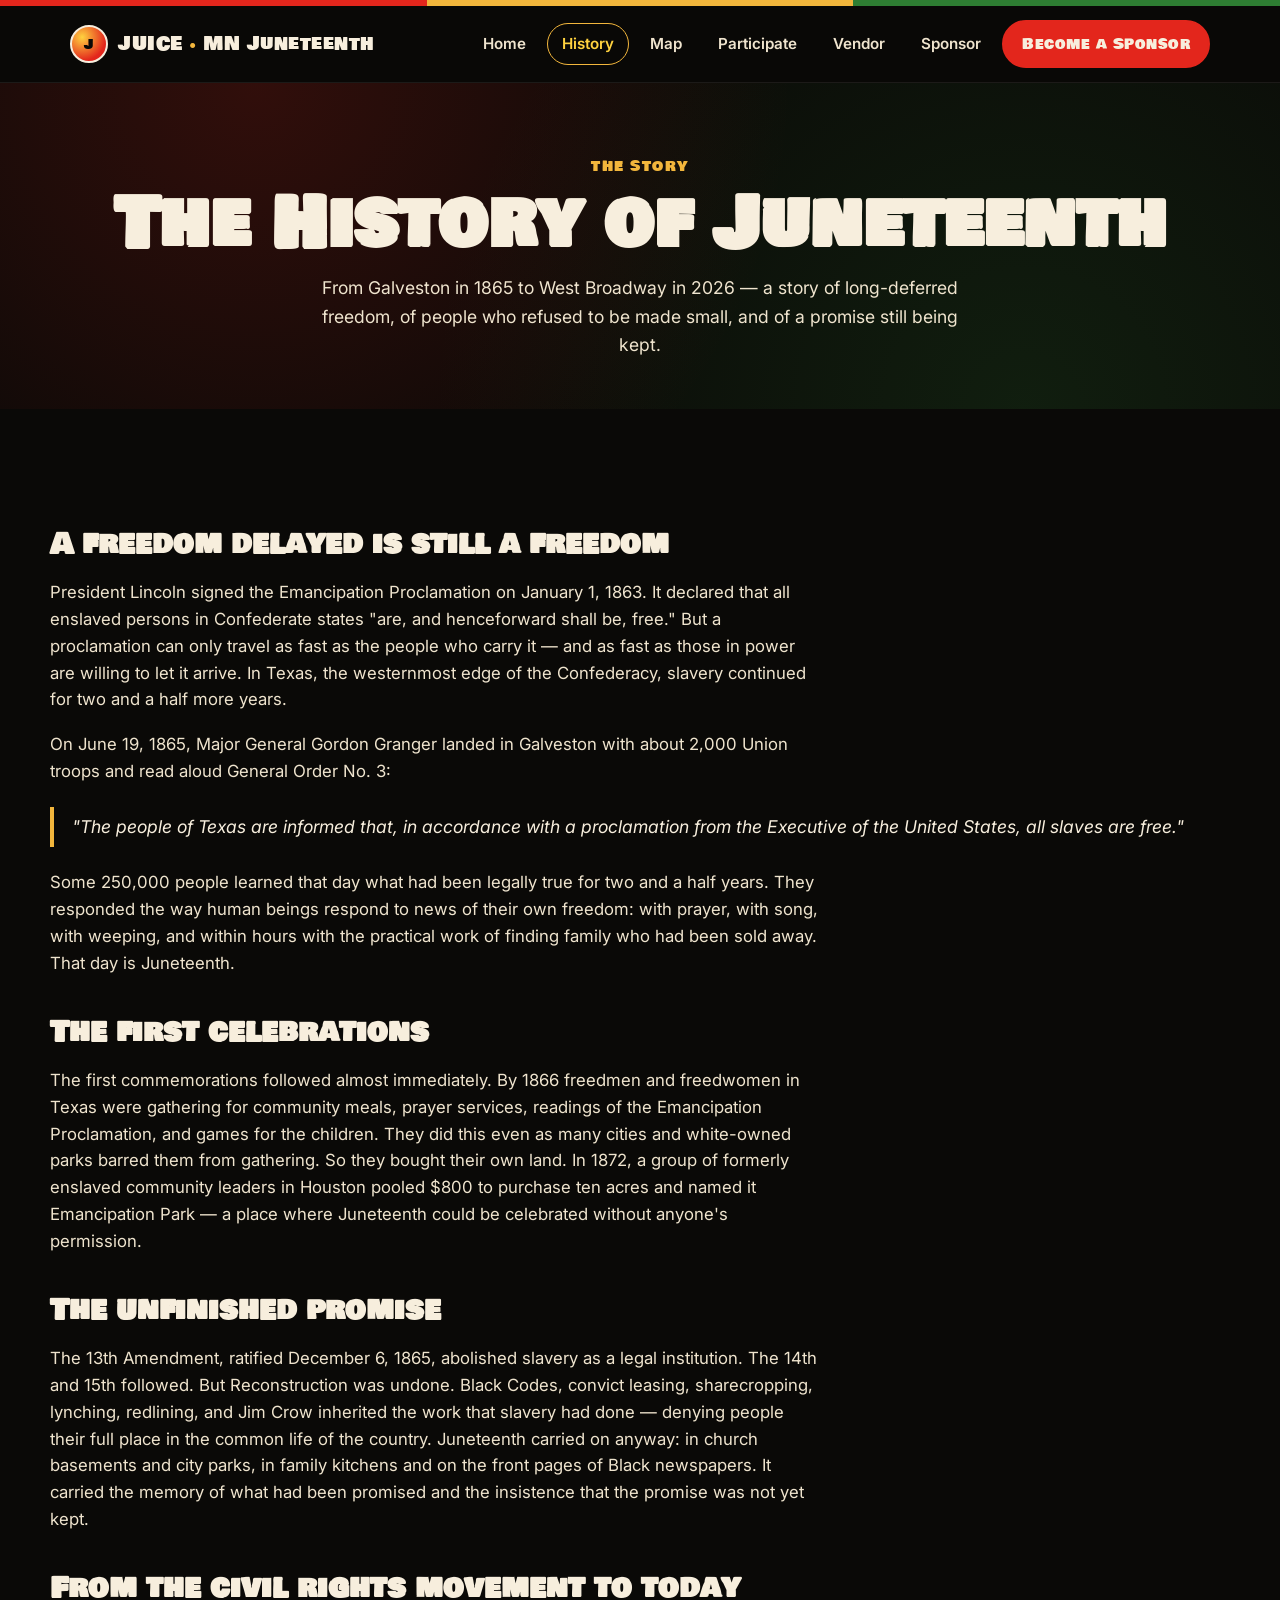
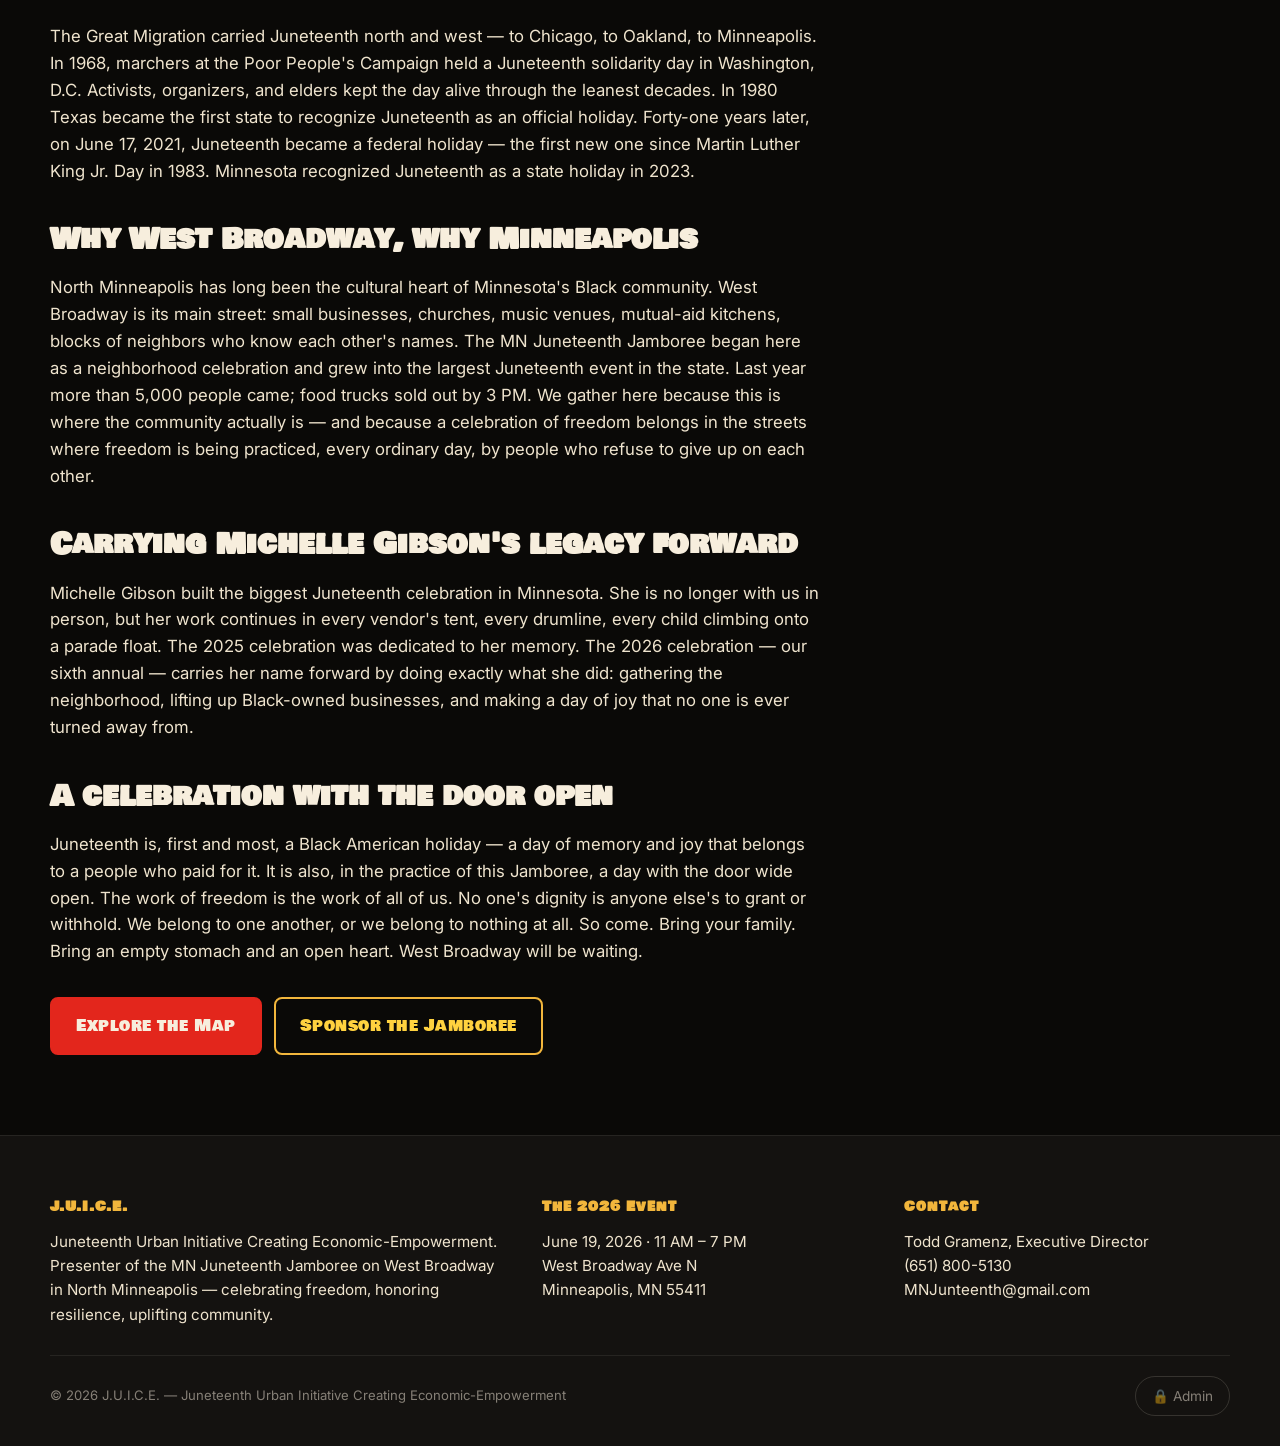
==== commit c38d6405: "Split vendor booths into their own page + prominent home CTA - vendor.html: dedicated page with "Why" ====
--- a/history.html
+++ b/history.html
@@ -26,6 +26,7 @@
       <li><a class="navlink" href="history.html">History</a></li>
       <li><a class="navlink" href="map.html">Map</a></li>
       <li><a class="navlink" href="participate.html">Participate</a></li>
+      <li><a class="navlink" href="vendor.html">Vendor</a></li>
       <li><a class="navlink" href="sponsor.html">Sponsor</a></li>
       <li><a class="donate-cta" href="sponsor.html">Become a Sponsor</a></li>
     </ul>
--- a/assets/css/styles.css
+++ b/assets/css/styles.css
@@ -307,6 +307,8 @@
 .btn-secondary:hover { background: var(--gold); color: var(--black); }
 .btn-green { background: var(--green); color: var(--cream); border-color: var(--green); }
 .btn-green:hover { background: var(--gold); color: var(--black); border-color: var(--gold); }
+.btn-gold { background: var(--gold); color: var(--black); border-color: var(--gold); }
+.btn-gold:hover { background: var(--gold-bright); color: var(--black); border-color: var(--gold-bright); }
 
 /* ----- Marquee of features ----- */
 .feature-strip {
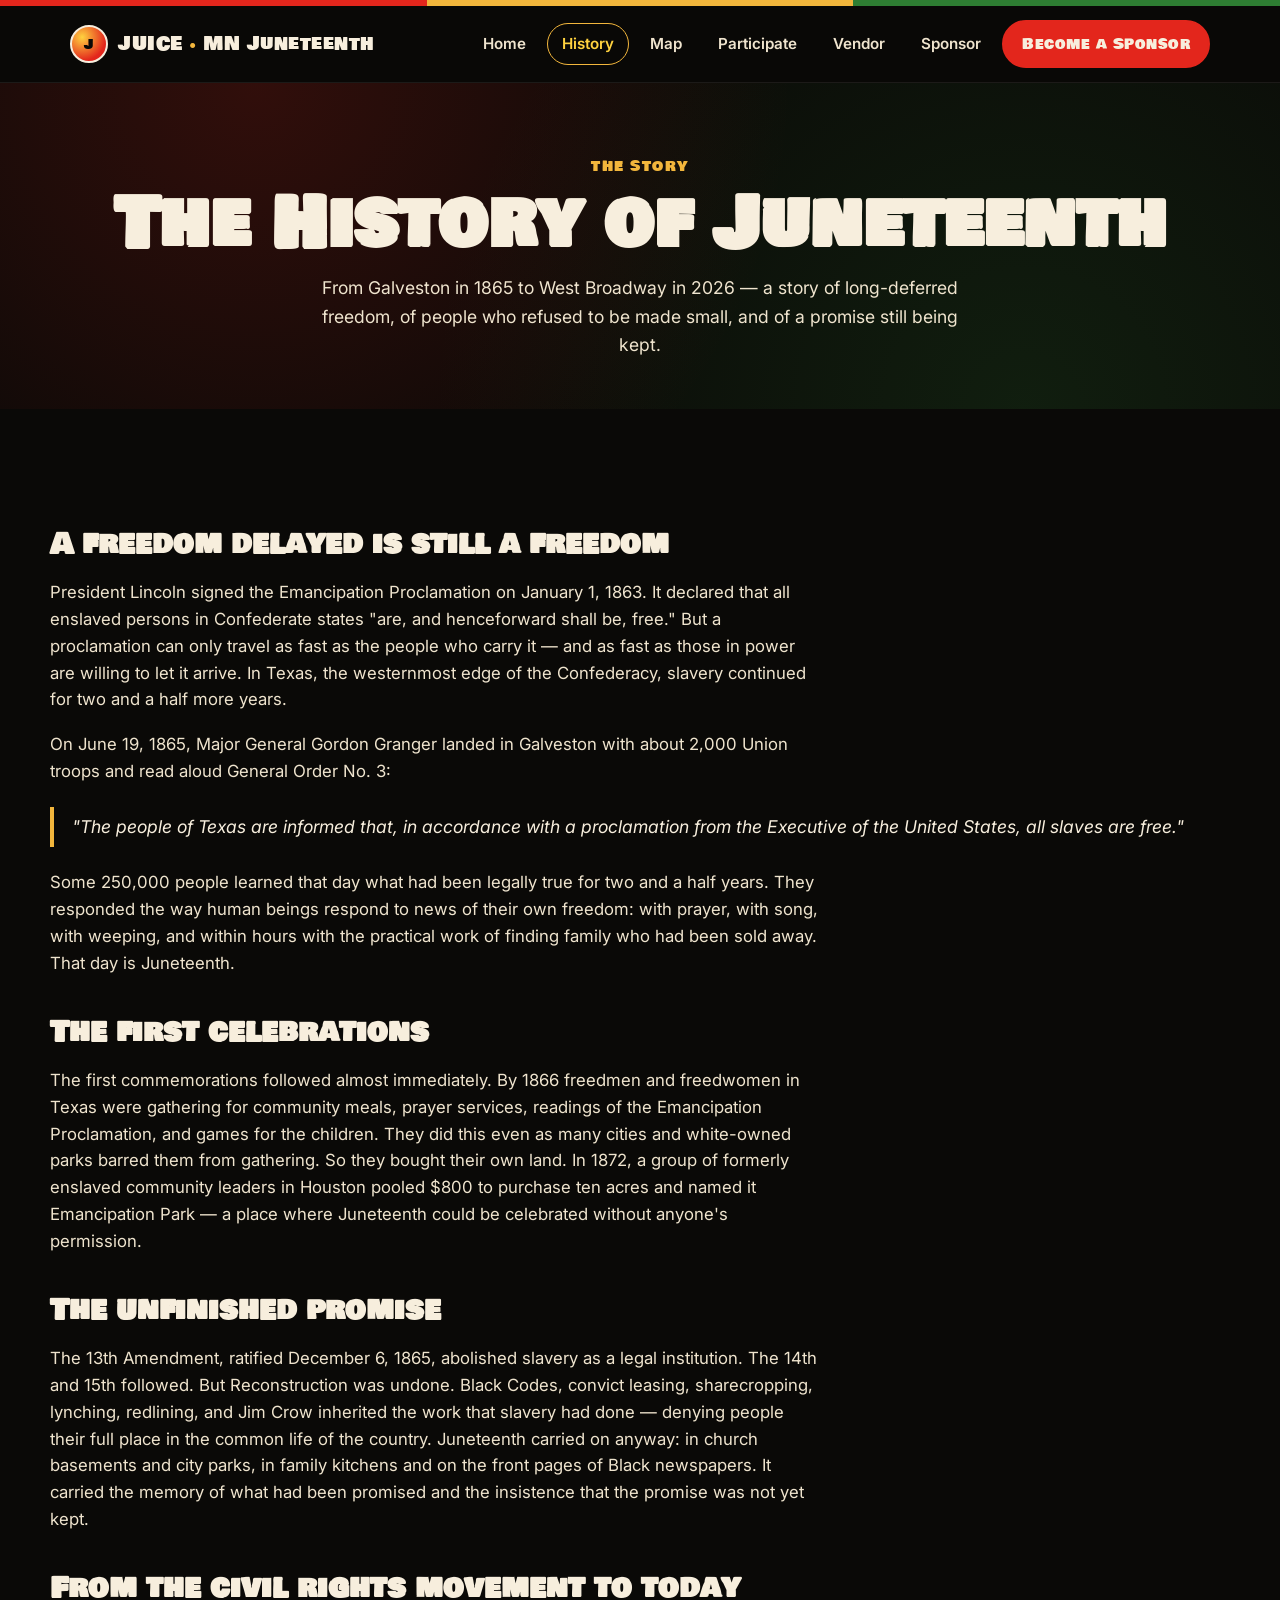
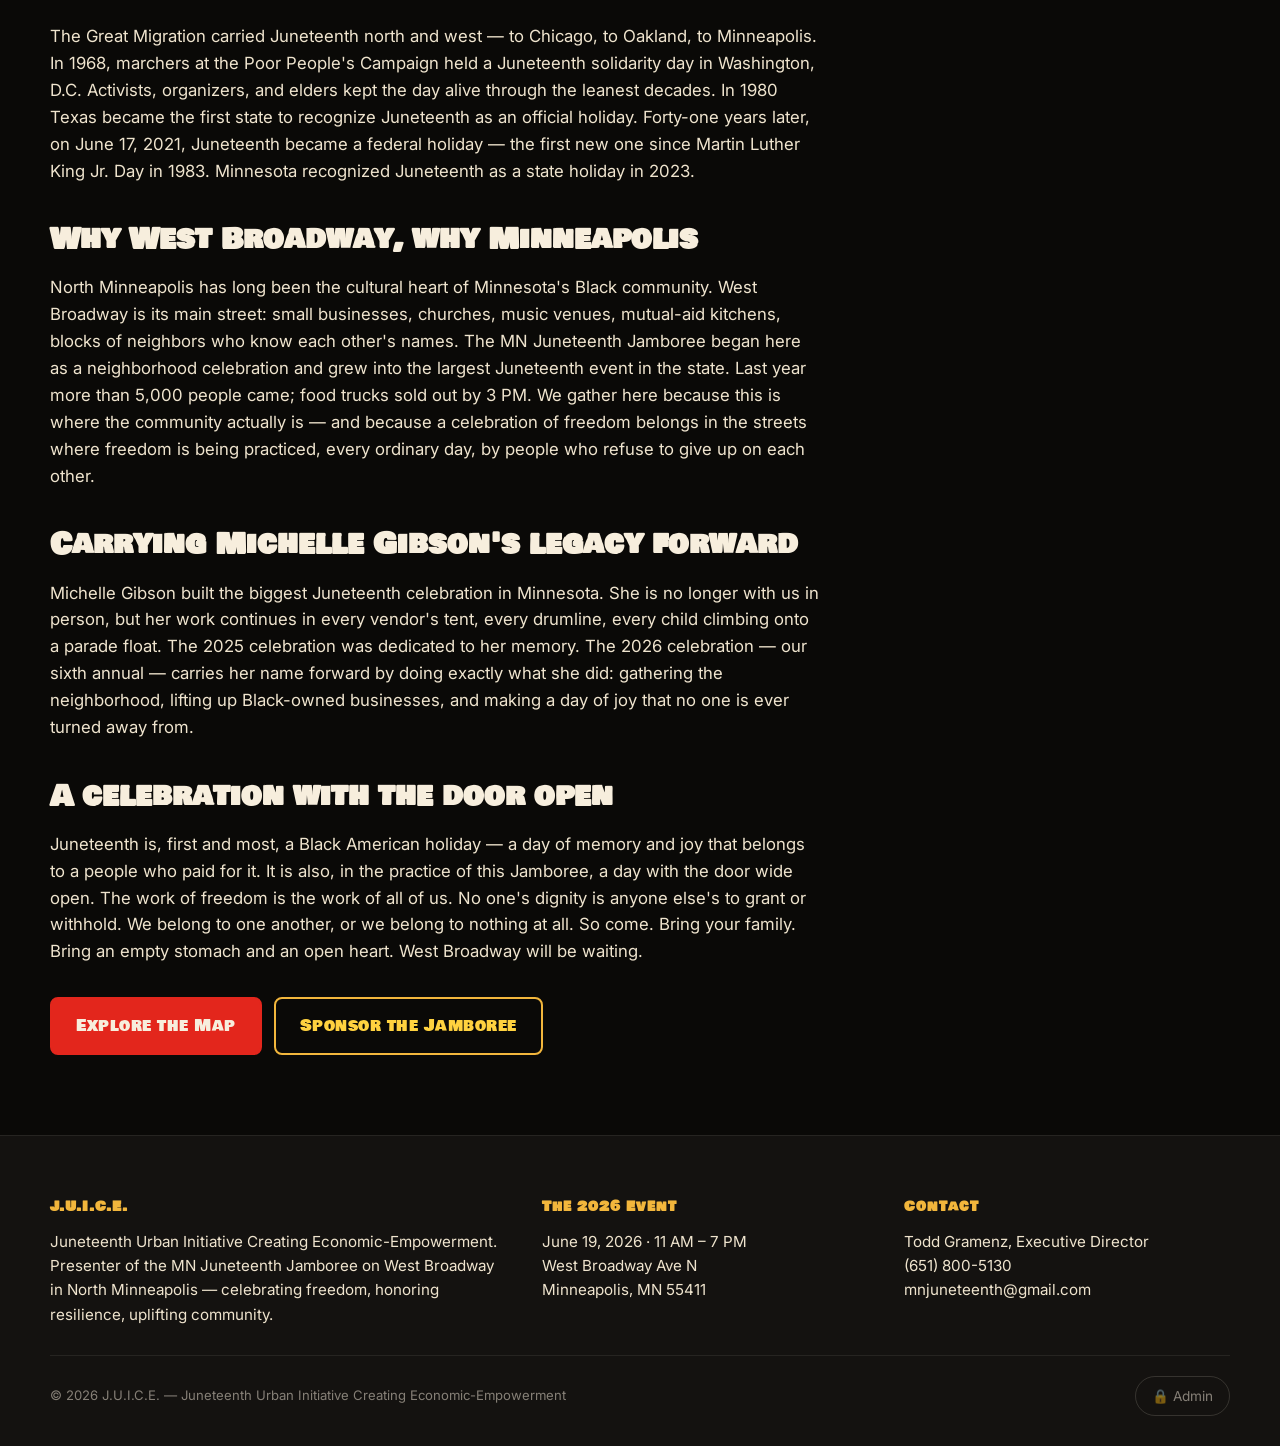
==== commit b25597eb: "Fix contact email: MNJunteenth → mnjuneteenth (missing 'e') Replaced 15 occurrences across: - 7 HTML" ====
--- a/history.html
+++ b/history.html
@@ -168,7 +168,7 @@
       <h4>Contact</h4>
       <p>Todd Gramenz, Executive Director</p>
       <p><a href="tel:+16518005130">(651) 800-5130</a></p>
-      <p><a href="mailto:MNJunteenth@gmail.com">MNJunteenth@gmail.com</a></p>
+      <p><a href="mailto:mnjuneteenth@gmail.com">mnjuneteenth@gmail.com</a></p>
     </div>
   </div>
   <div class="fine">
